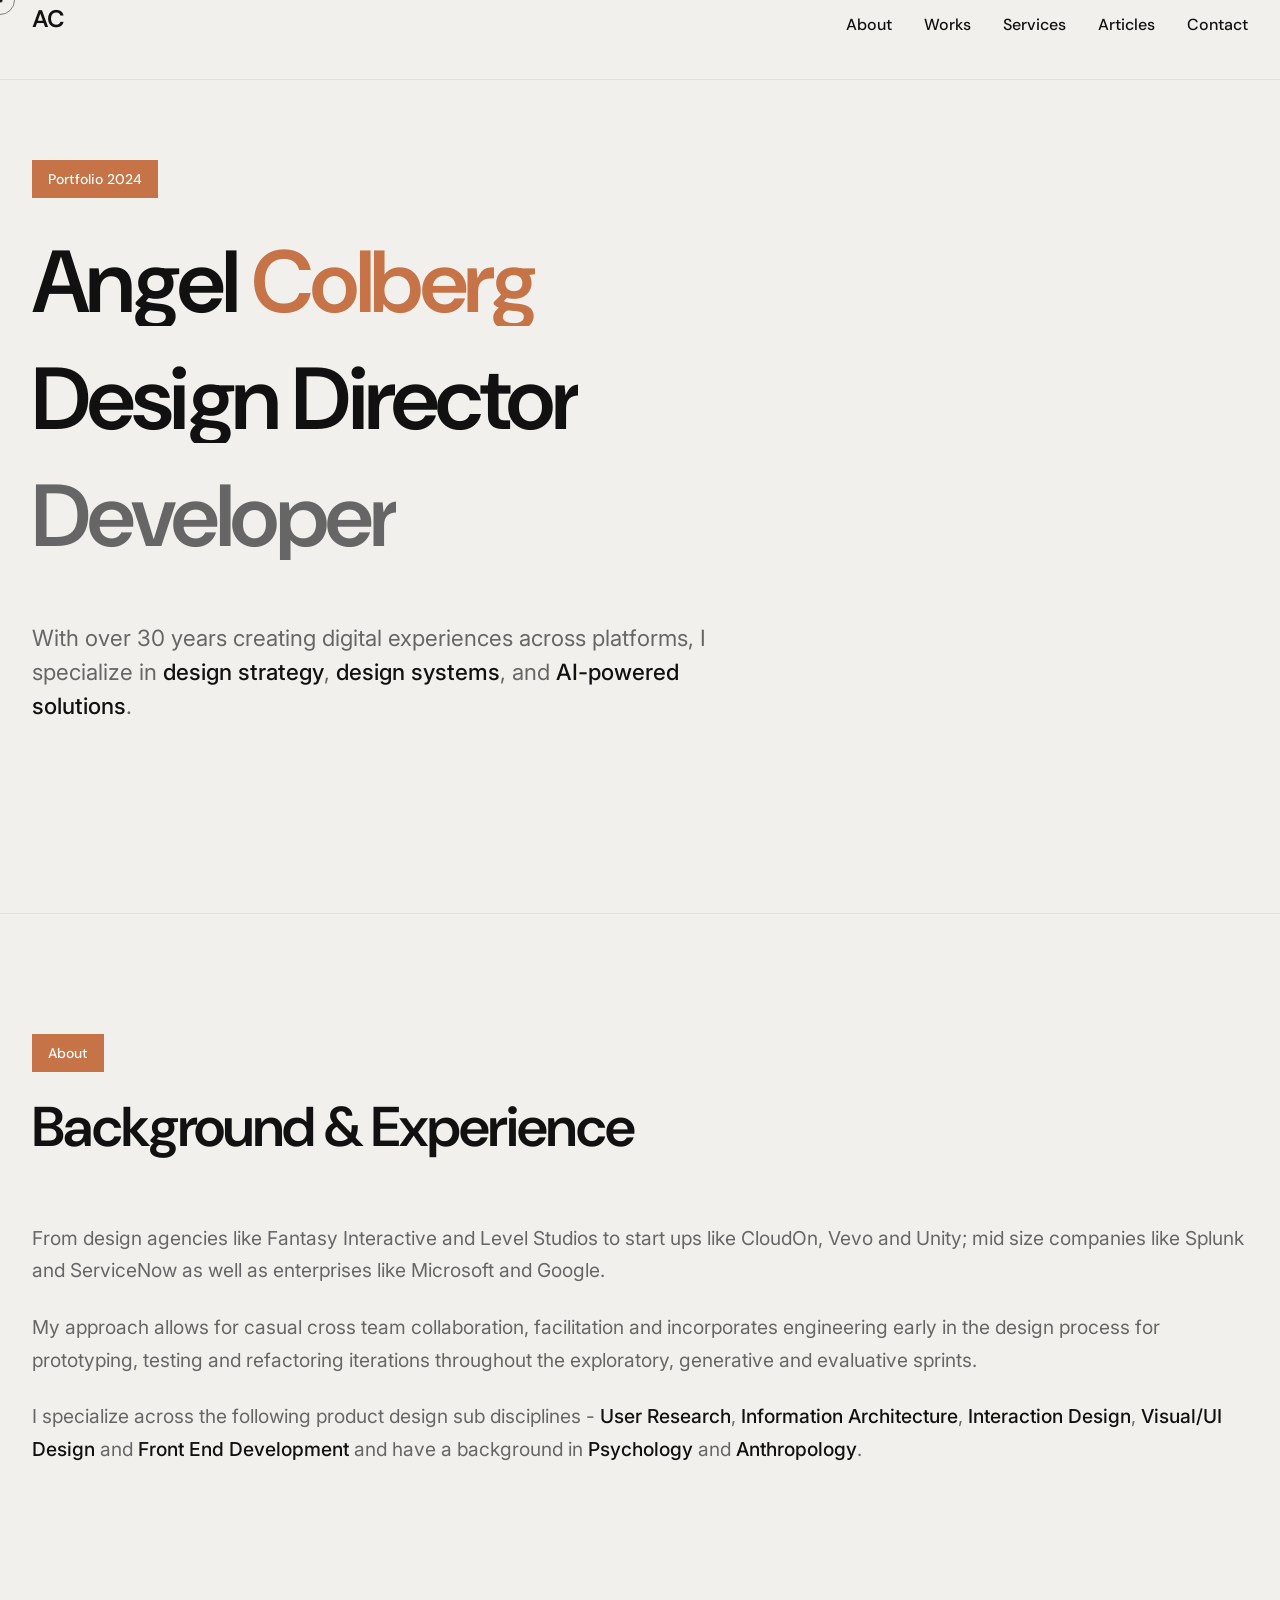
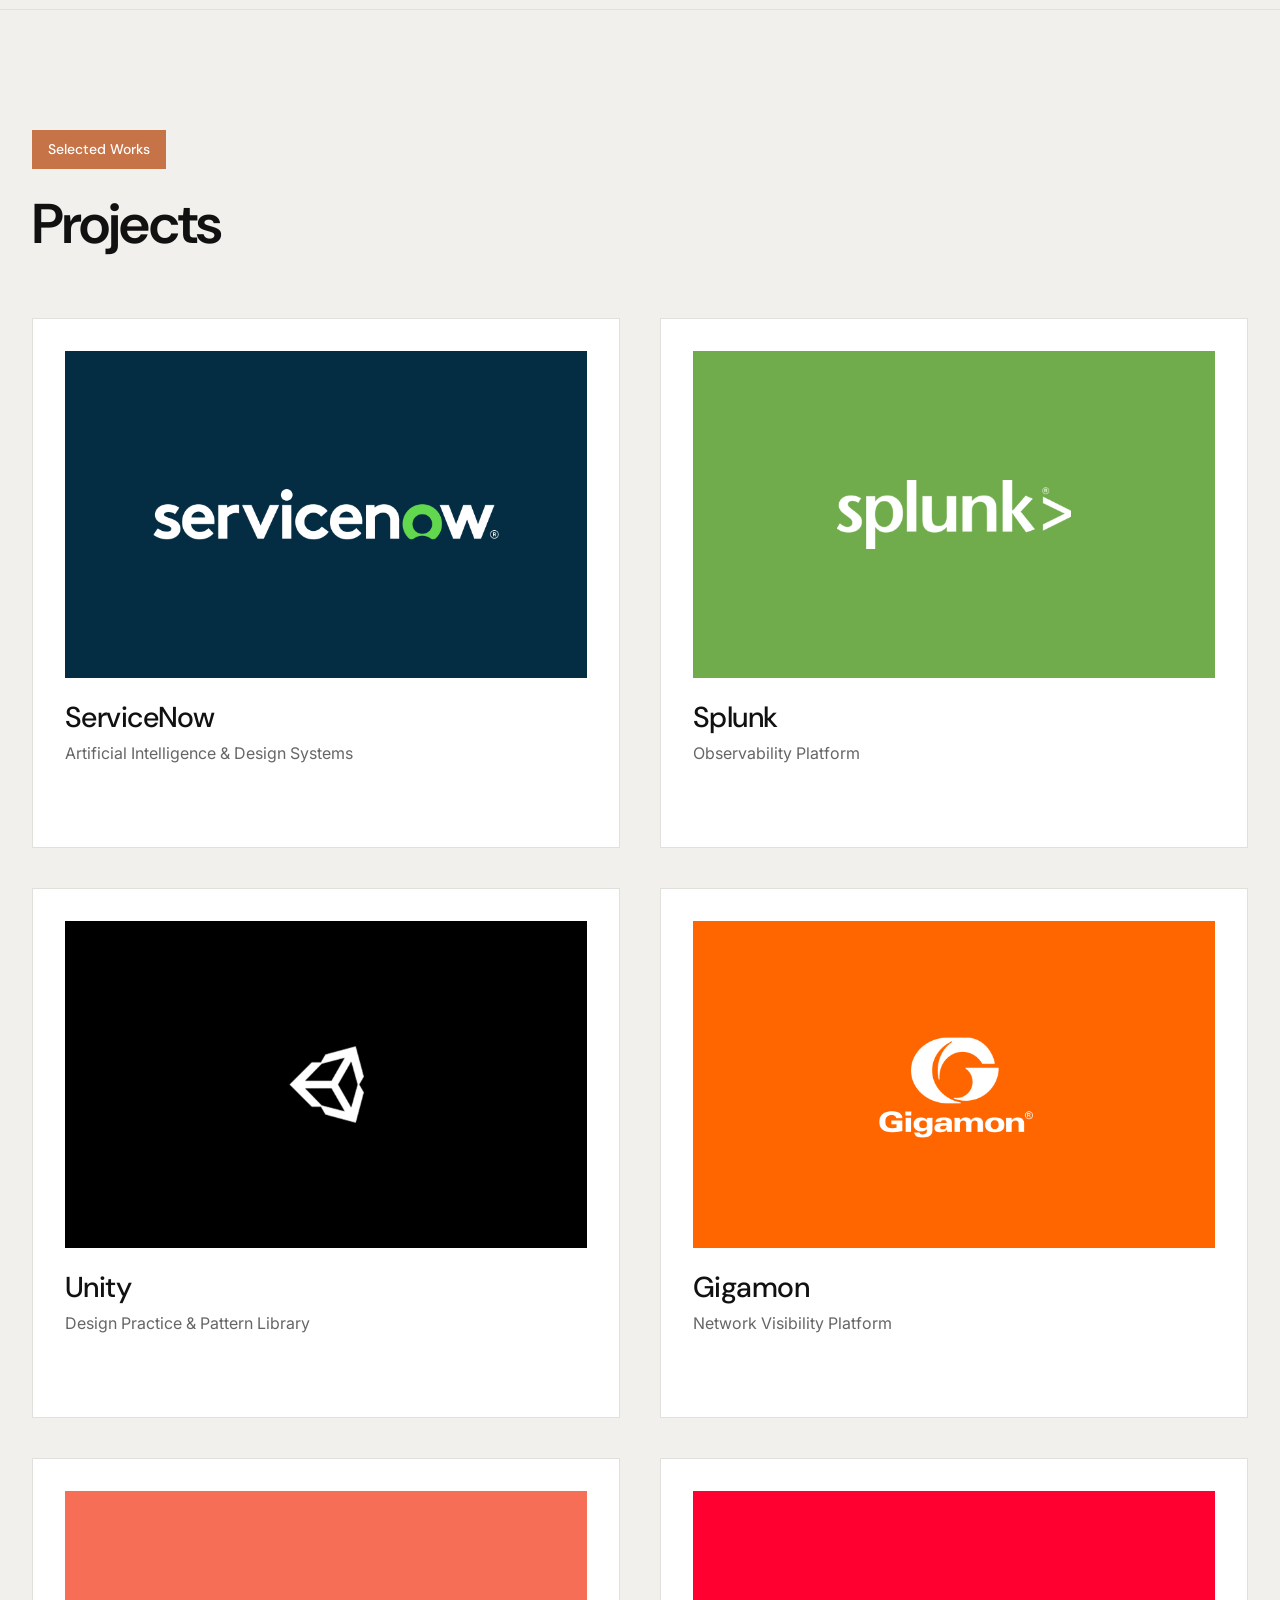
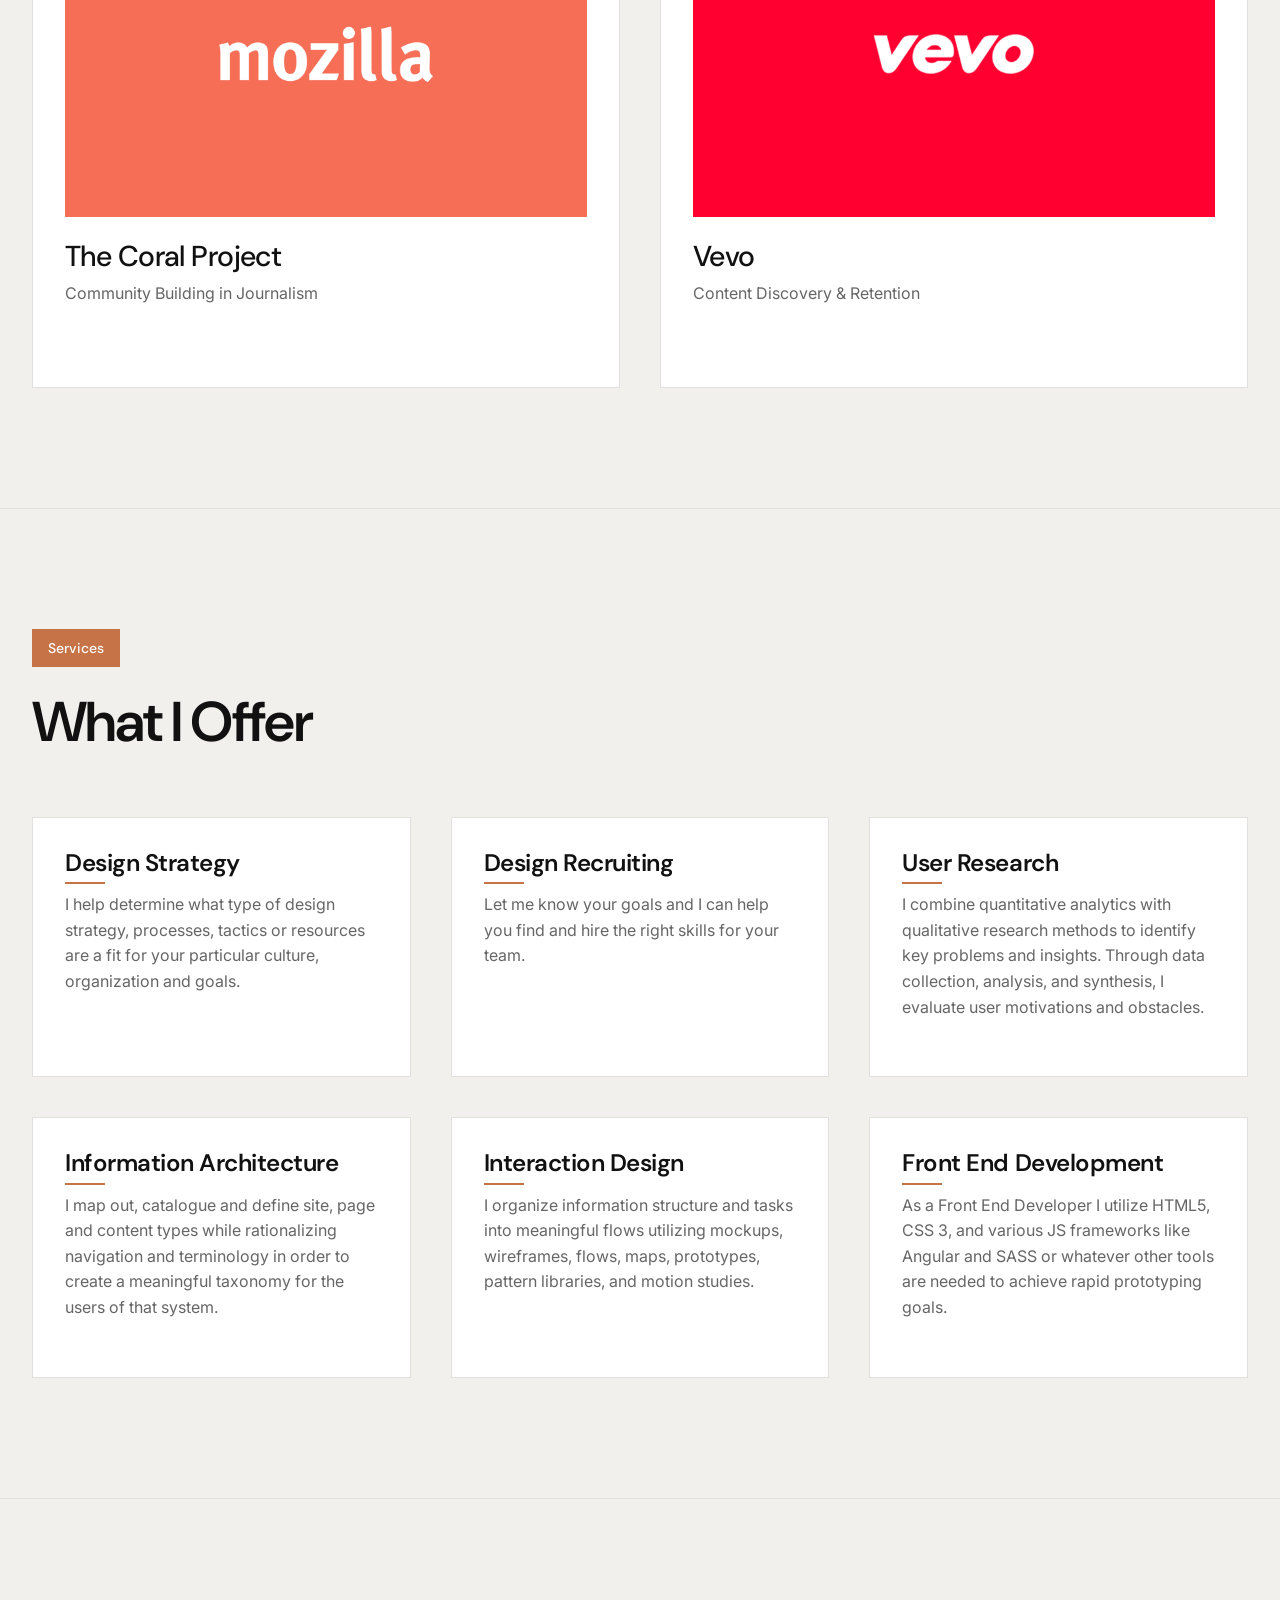
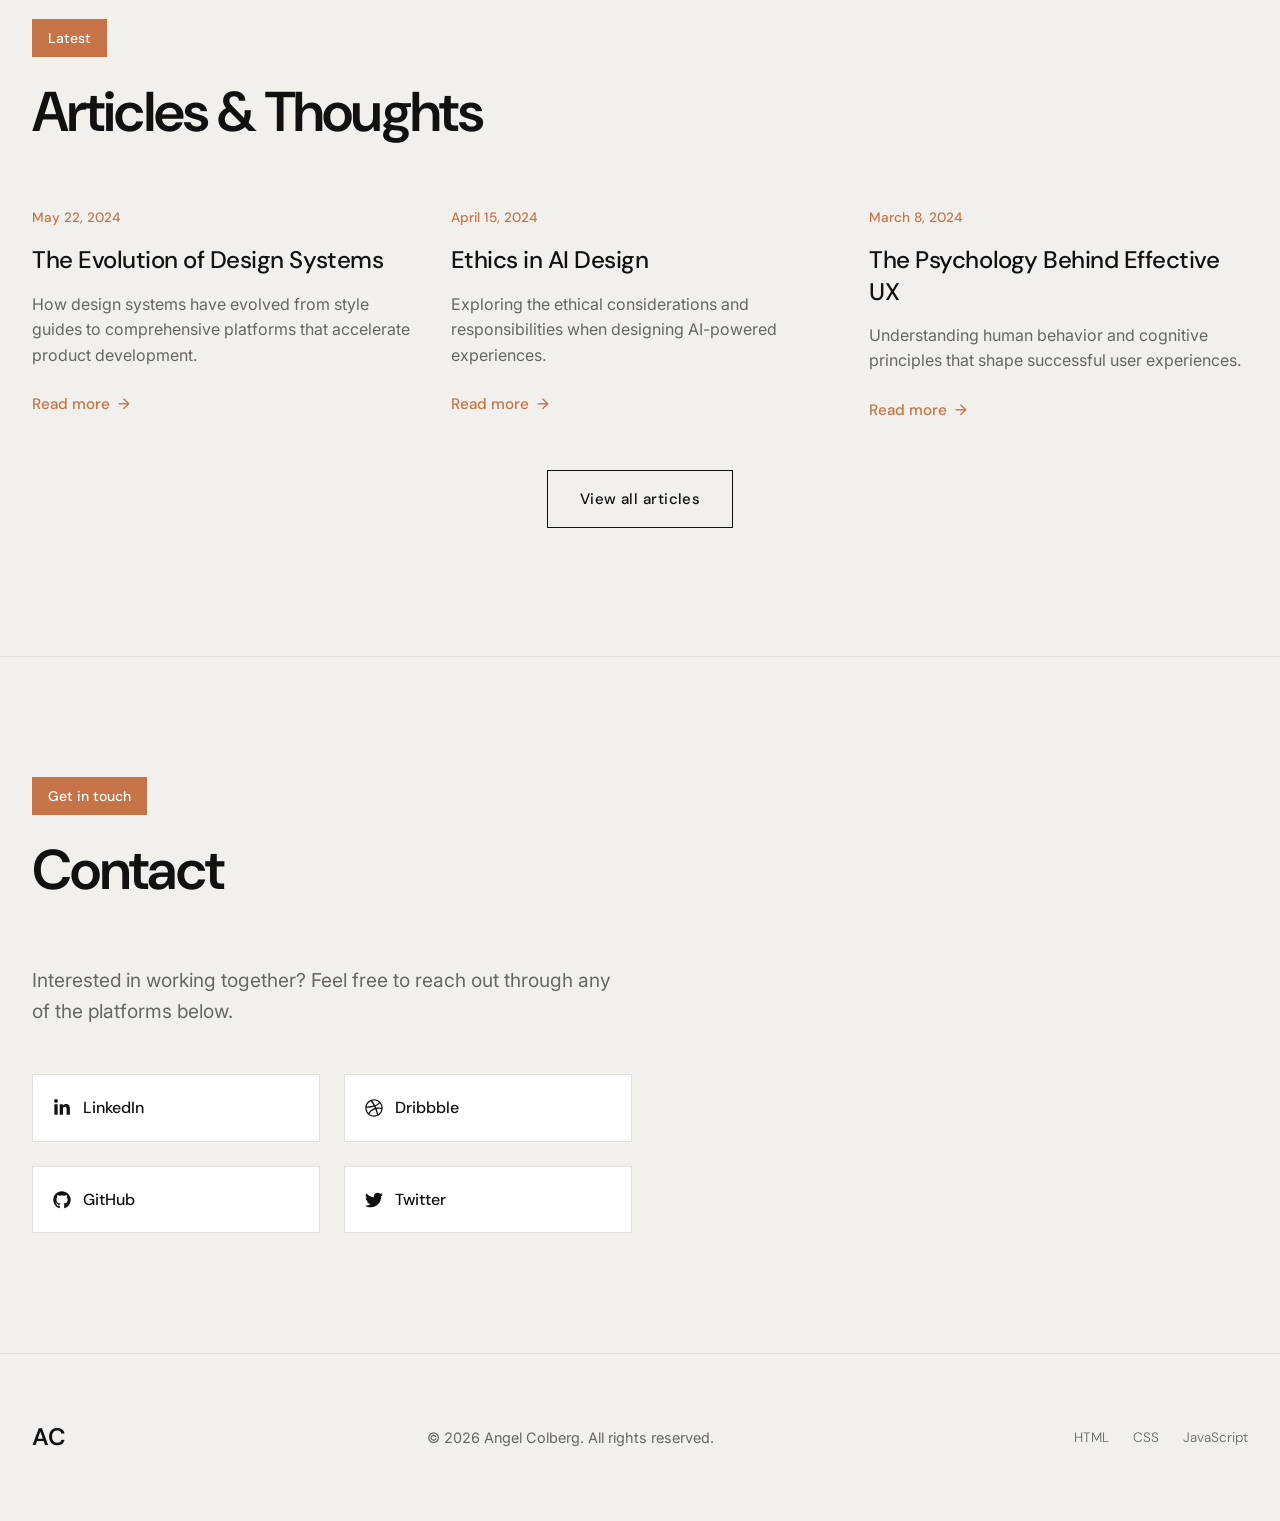
==== index.html @ 040db4ce "Initial commit" ====
<!DOCTYPE html>
<html lang="en">
<head>
  <meta charset="utf-8">
  <meta name="viewport" content="width=device-width, initial-scale=1.0">
  <title>Angel Colberg | Design Director & Developer</title>
  <meta name="description" content="Portfolio of Angel Colberg - UX Designer, Developer, and Director with 30+ years of experience">
  <link rel="shortcut icon" type="image/x-icon" href="images/favicon.ico">
  
  <!-- CSS -->
  <link rel="stylesheet" href="css/style.css">
  
  <!-- Fonts -->
  <link rel="preconnect" href="https://fonts.googleapis.com">
  <link rel="preconnect" href="https://fonts.gstatic.com" crossorigin>
  <link href="https://fonts.googleapis.com/css2?family=Inter:wght@300;400;500;700&family=DM+Sans:opsz,wght@9..40,400;9..40,500;9..40,600;9..40,700&display=swap" rel="stylesheet">
</head>

<body>
  <!-- Custom cursor -->
  <div class="cursor-outer"></div>
  <div class="cursor-inner"></div>

  <header class="site-header">
    <div class="container">
      <nav>
        <a href="#" class="logo">
          <span>AC</span>
        </a>
        <ul class="main-nav">
          <li><a href="#about" data-nav="about">About</a></li>
          <li><a href="#work" data-nav="work">Works</a></li>
          <li><a href="#skills" data-nav="skills">Services</a></li>
          <li><a href="articles.html" data-nav="articles">Articles</a></li>
          <li><a href="#contact" data-nav="contact">Contact</a></li>
        </ul>
        <button class="menu-toggle" aria-label="Toggle menu" aria-expanded="false">
          <span></span>
          <span></span>
        </button>
      </nav>
    </div>
  </header>

  <div class="scroll-container">
    <main>
      <!-- Hero Section -->
      <section class="hero" id="home">
        <div class="container">
          <div class="hero-content animate">
            <div class="badge animate">Portfolio 2024</div>
            <h1>
              <span class="line animate">Angel <span class="highlight">Colberg</span></span>
              <span class="line animate delay-1">Design Director</span>
              <span class="line animate delay-2 text-muted">Developer</span>
            </h1>
            <p class="hero-subtitle animate delay-3">
              With over 30 years creating digital experiences across platforms, 
              I specialize in <strong>design strategy</strong>, <strong>design systems</strong>, and <strong>AI-powered solutions</strong>.
            </p>
            <div class="scroll-indicator animate delay-4">
              <span class="line"></span>
              <span class="text">Scroll to discover</span>
            </div>
          </div>
        </div>
      </section>

      <!-- About Section -->
      <section class="about" id="about">
        <div class="container">
          <div class="section-header animate">
            <span class="eyebrow">About</span>
            <h2>Background & Experience</h2>
          </div>
          <div class="about-content">
            <div class="about-text">
              <p class="animate delay-1">
                From design agencies like Fantasy Interactive and Level Studios to start ups like CloudOn, Vevo and Unity; 
                mid size companies like Splunk and ServiceNow as well as enterprises like Microsoft and Google. 
              </p>
              <p class="animate delay-2">
                My approach allows for casual cross team collaboration, facilitation and incorporates engineering early in the design 
                process for prototyping, testing and refactoring iterations throughout the exploratory, generative and evaluative sprints.
              </p>
              <p class="animate delay-3">
                I specialize across the following product design sub disciplines - <strong>User Research</strong>, 
                <strong>Information Architecture</strong>, <strong>Interaction Design</strong>, 
                <strong>Visual/UI Design</strong> and <strong>Front End Development</strong> and have a background 
                in <strong>Psychology</strong> and <strong>Anthropology</strong>.
              </p>
            </div>
          </div>
        </div>
      </section>

      <!-- Work Section -->
      <section class="work" id="work">
        <div class="container">
          <div class="section-header animate">
            <span class="eyebrow">Selected Works</span>
            <h2>Projects</h2>
          </div>
          <div class="project-grid">
            <!-- Project 1 -->
            <article class="project-card animate" data-project="servicenow">
              <div class="project-card-inner">
                <div class="project-image">
                  <img src="images/logo/servicenow-full-2.png" alt="ServiceNow">
                </div>
                <div class="project-info">
                  <h3>ServiceNow</h3>
                  <p>Artificial Intelligence & Design Systems</p>
                  <span class="view-project">View Project <span class="arrow">→</span></span>
                </div>
              </div>
            </article>

            <!-- Project 2 -->
            <article class="project-card animate" data-project="splunk">
              <div class="project-card-inner">
                <div class="project-image">
                  <img src="images/logo/splunk-full-2.png" alt="Splunk">
                </div>
                <div class="project-info">
                  <h3>Splunk</h3>
                  <p>Observability Platform</p>
                  <span class="view-project">View Project <span class="arrow">→</span></span>
                </div>
              </div>
            </article>

            <!-- Project 3 -->
            <article class="project-card animate" data-project="unity">
              <div class="project-card-inner">
                <div class="project-image">
                  <img src="images/projects/unity/unity-full.png" alt="Unity">
                </div>
                <div class="project-info">
                  <h3>Unity</h3>
                  <p>Design Practice & Pattern Library</p>
                  <span class="view-project">View Project <span class="arrow">→</span></span>
                </div>
              </div>
            </article>

            <!-- Project 4 -->
            <article class="project-card animate" data-project="gigamon">
              <div class="project-card-inner">
                <div class="project-image">
                  <img src="images/logo/giga-hero.png" alt="Gigamon">
                </div>
                <div class="project-info">
                  <h3>Gigamon</h3>
                  <p>Network Visibility Platform</p>
                  <span class="view-project">View Project <span class="arrow">→</span></span>
                </div>
              </div>
            </article>

            <!-- Project 5 -->
            <article class="project-card animate" data-project="mozilla">
              <div class="project-card-inner">
                <div class="project-image">
                  <img src="images/projects/mozilla/coral-full.png" alt="The Coral Project">
                </div>
                <div class="project-info">
                  <h3>The Coral Project</h3>
                  <p>Community Building in Journalism</p>
                  <span class="view-project">View Project <span class="arrow">→</span></span>
                </div>
              </div>
            </article>

            <!-- Project 6 -->
            <article class="project-card animate" data-project="vevo">
              <div class="project-card-inner">
                <div class="project-image">
                  <img src="images/projects/vevo/vevo-full-2.png" alt="Vevo">
                </div>
                <div class="project-info">
                  <h3>Vevo</h3>
                  <p>Content Discovery & Retention</p>
                  <span class="view-project">View Project <span class="arrow">→</span></span>
                </div>
              </div>
            </article>
          </div>
        </div>
      </section>

      <!-- Project Modal -->
      <dialog class="project-modal" id="project-modal">
        <button class="close-modal" aria-label="Close modal">&times;</button>
        <div class="modal-content">
          <div class="modal-body" id="modal-content"></div>
        </div>
      </dialog>

      <!-- Skills Section -->
      <section class="skills" id="skills">
        <div class="container">
          <div class="section-header animate">
            <span class="eyebrow">Services</span>
            <h2>What I Offer</h2>
          </div>
          <div class="skills-grid">
            <div class="skill-card animate">
              <h3>Design Strategy</h3>
              <p>I help determine what type of design strategy, processes, tactics or resources are a fit for your particular culture, organization and goals.</p>
            </div>
            <div class="skill-card animate">
              <h3>Design Recruiting</h3>
              <p>Let me know your goals and I can help you find and hire the right skills for your team.</p>
            </div>
            <div class="skill-card animate">
              <h3>User Research</h3>
              <p>I combine quantitative analytics with qualitative research methods to identify key problems and insights. Through data collection, analysis, and synthesis, I evaluate user motivations and obstacles.</p>
            </div>
            <div class="skill-card animate">
              <h3>Information Architecture</h3>
              <p>I map out, catalogue and define site, page and content types while rationalizing navigation and terminology in order to create a meaningful taxonomy for the users of that system.</p>
            </div>
            <div class="skill-card animate">
              <h3>Interaction Design</h3>
              <p>I organize information structure and tasks into meaningful flows utilizing mockups, wireframes, flows, maps, prototypes, pattern libraries, and motion studies.</p>
            </div>
            <div class="skill-card animate">
              <h3>Front End Development</h3>
              <p>As a Front End Developer I utilize HTML5, CSS 3, and various JS frameworks like Angular and SASS or whatever other tools are needed to achieve rapid prototyping goals.</p>
            </div>
          </div>
        </div>
      </section>

      <!-- Articles Teaser Section -->
      <section class="articles-teaser" id="articles-teaser">
        <div class="container">
          <div class="section-header animate">
            <span class="eyebrow">Latest</span>
            <h2>Articles & Thoughts</h2>
          </div>
          <div class="articles-grid">
            <article class="article-card animate">
              <a href="articles/design-systems-evolution.html">
                <div class="article-date">May 22, 2024</div>
                <h3>The Evolution of Design Systems</h3>
                <p>How design systems have evolved from style guides to comprehensive platforms that accelerate product development.</p>
                <span class="read-more">Read more <span class="arrow">→</span></span>
              </a>
            </article>
            <article class="article-card animate">
              <a href="articles/ai-design-ethics.html">
                <div class="article-date">April 15, 2024</div>
                <h3>Ethics in AI Design</h3>
                <p>Exploring the ethical considerations and responsibilities when designing AI-powered experiences.</p>
                <span class="read-more">Read more <span class="arrow">→</span></span>
              </a>
            </article>
            <article class="article-card animate">
              <a href="articles/ux-psychology.html">
                <div class="article-date">March 8, 2024</div>
                <h3>The Psychology Behind Effective UX</h3>
                <p>Understanding human behavior and cognitive principles that shape successful user experiences.</p>
                <span class="read-more">Read more <span class="arrow">→</span></span>
              </a>
            </article>
          </div>
          <div class="view-all-articles animate">
            <a href="articles.html" class="btn">View all articles</a>
          </div>
        </div>
      </section>

      <!-- Contact Section -->
      <section class="contact" id="contact">
        <div class="container">
          <div class="section-header animate">
            <span class="eyebrow">Get in touch</span>
            <h2>Contact</h2>
          </div>
          <div class="contact-content animate">
            <p>Interested in working together? Feel free to reach out through any of the platforms below.</p>
            <div class="social-links">
              <a href="https://www.linkedin.com/in/angelcolberg/" target="_blank" rel="noopener" class="social-link">
                <svg class="icon" aria-hidden="true" focusable="false" viewBox="0 0 448 512">
                  <path fill="currentColor" d="M100.28 448H7.4V148.9h92.88zM53.79 108.1C24.09 108.1 0 83.5 0 53.8a53.79 53.79 0 0 1 107.58 0c0 29.7-24.1 54.3-53.79 54.3zM447.9 448h-92.68V302.4c0-34.7-.7-79.2-48.29-79.2-48.29 0-55.69 37.7-55.69 76.7V448h-92.78V148.9h89.08v40.8h1.3c12.4-23.5 42.69-48.3 87.88-48.3 94 0 111.28 61.9 111.28 142.3V448z"/>
                </svg>
                <span>LinkedIn</span>
              </a>
              <a href="https://dribbble.com/angelcolberg" target="_blank" rel="noopener" class="social-link">
                <svg class="icon" aria-hidden="true" focusable="false" viewBox="0 0 512 512">
                  <path fill="currentColor" d="M256 8C119.252 8 8 119.252 8 256s111.252 248 248 248 248-111.252 248-248S392.748 8 256 8zm163.97 114.366c29.503 36.046 47.369 81.957 47.835 131.955-6.984-1.477-77.018-15.682-147.502-6.818-5.752-14.041-11.181-26.393-18.617-41.614 78.321-31.977 113.818-77.482 118.284-83.523zM396.421 97.87c-3.81 5.427-35.697 48.286-111.021 76.519-34.712-63.776-73.185-116.168-79.04-124.008 67.176-16.193 137.966 1.27 190.061 47.489zm-230.48-33.25c5.585 7.659 43.438 60.116 78.537 122.509-99.087 26.313-186.36 25.934-195.834 25.809C62.38 147.205 106.678 92.573 165.941 64.62zM44.17 256.323c0-2.166.043-4.322.108-6.473 9.268.19 111.92 1.513 217.706-30.146 6.064 11.868 11.857 23.915 17.174 35.949-76.599 21.575-146.194 83.527-180.531 142.306C64.794 360.405 44.17 310.73 44.17 256.323zm81.807 167.113c22.127-45.233 82.178-103.622 167.579-132.756 29.74 77.283 42.039 142.053 45.189 160.638-68.112 29.013-150.015 21.053-212.768-27.882zm248.38 8.489c-2.171-12.886-13.446-74.897-41.152-151.033 66.38-10.626 124.7 6.768 131.947 9.055-9.442 58.941-43.273 109.844-90.795 141.978z"/>
                </svg>
                <span>Dribbble</span>
              </a>
              <a href="https://angelcolberg.github.io" target="_blank" rel="noopener" class="social-link">
                <svg class="icon" aria-hidden="true" focusable="false" viewBox="0 0 496 512">
                  <path fill="currentColor" d="M165.9 397.4c0 2-2.3 3.6-5.2 3.6-3.3.3-5.6-1.3-5.6-3.6 0-2 2.3-3.6 5.2-3.6 3-.3 5.6 1.3 5.6 3.6zm-31.1-4.5c-.7 2 1.3 4.3 4.3 4.9 2.6 1 5.6 0 6.2-2s-1.3-4.3-4.3-5.2c-2.6-.7-5.5.3-6.2 2.3zm44.2-1.7c-2.9.7-4.9 2.6-4.6 4.9.3 2 2.9 3.3 5.9 2.6 2.9-.7 4.9-2.6 4.6-4.6-.3-1.9-3-3.2-5.9-2.9zM244.8 8C106.1 8 0 113.3 0 252c0 110.9 69.8 205.8 169.5 239.2 12.8 2.3 17.3-5.6 17.3-12.1 0-6.2-.3-40.4-.3-61.4 0 0-70 15-84.7-29.8 0 0-11.4-29.1-27.8-36.6 0 0-22.9-15.7 1.6-15.4 0 0 24.9 2 38.6 25.8 21.9 38.6 58.6 27.5 72.9 20.9 2.3-16 8.8-27.1 16-33.7-55.9-6.2-112.3-14.3-112.3-110.5 0-27.5 7.6-41.3 23.6-58.9-2.6-6.5-11.1-33.3 2.6-67.9 20.9-6.5 69 27 69 27 20-5.6 41.5-8.5 62.8-8.5s42.8 2.9 62.8 8.5c0 0 48.1-33.6 69-27 13.7 34.7 5.2 61.4 2.6 67.9 16 17.7 25.8 31.5 25.8 58.9 0 96.5-58.9 104.2-114.8 110.5 9.2 7.9 17 22.9 17 46.4 0 33.7-.3 75.4-.3 83.6 0 6.5 4.6 14.4 17.3 12.1C428.2 457.8 496 362.9 496 252 496 113.3 383.5 8 244.8 8zM97.2 352.9c-1.3 1-1 3.3.7 5.2 1.6 1.6 3.9 2.3 5.2 1 1.3-1 1-3.3-.7-5.2-1.6-1.6-3.9-2.3-5.2-1zm-10.8-8.1c-.7 1.3.3 2.9 2.3 3.9 1.6 1 3.6.7 4.3-.7.7-1.3-.3-2.9-2.3-3.9-2-.6-3.6-.3-4.3.7zm32.4 35.6c-1.6 1.3-1 4.3 1.3 6.2 2.3 2.3 5.2 2.6 6.5 1 1.3-1.3.7-4.3-1.3-6.2-2.2-2.3-5.2-2.6-6.5-1zm-11.4-14.7c-1.6 1-1.6 3.6 0 5.9 1.6 2.3 4.3 3.3 5.6 2.3 1.6-1.3 1.6-3.9 0-6.2-1.4-2.3-4-3.3-5.6-2z"/>
                </svg>
                <span>GitHub</span>
              </a>
              <a href="https://twitter.com/angelcolberg" target="_blank" rel="noopener" class="social-link">
                <svg class="icon" aria-hidden="true" focusable="false" viewBox="0 0 512 512">
                  <path fill="currentColor" d="M459.37 151.716c.325 4.548.325 9.097.325 13.645 0 138.72-105.583 298.558-298.558 298.558-59.452 0-114.68-17.219-161.137-47.106 8.447.974 16.568 1.299 25.34 1.299 49.055 0 94.213-16.568 130.274-44.832-46.132-.975-84.792-31.188-98.112-72.772 6.498.974 12.995 1.624 19.818 1.624 9.421 0 18.843-1.3 27.614-3.573-48.081-9.747-84.143-51.98-84.143-102.985v-1.299c13.969 7.797 30.214 12.67 47.431 13.319-28.264-18.843-46.781-51.005-46.781-87.391 0-19.492 5.197-37.36 14.294-52.954 51.655 63.675 129.3 105.258 216.365 109.807-1.624-7.797-2.599-15.918-2.599-24.04 0-57.828 46.782-104.934 104.934-104.934 30.213 0 57.502 12.67 76.67 33.137 23.715-4.548 46.456-13.32 66.599-25.34-7.798 24.366-24.366 44.833-46.132 57.827 21.117-2.273 41.584-8.122 60.426-16.243-14.292 20.791-32.161 39.308-52.628 54.253z"/>
                </svg>
                <span>Twitter</span>
              </a>
            </div>
          </div>
        </div>
      </section>
    </main>

    <footer>
      <div class="container">
        <div class="footer-content">
          <div class="footer-logo">AC</div>
          <p class="footer-text">&copy; <span id="current-year"></span> Angel Colberg. All rights reserved.</p>
          <div class="tech-stack">
            <span>HTML</span>
            <span>CSS</span>
            <span>JavaScript</span>
          </div>
        </div>
      </div>
    </footer>
  </div>

  <!-- Templates for project content -->
  <template id="project-servicenow">
    <div class="project-details">
      <div class="project-header">
        <h2>ServiceNow</h2>
        <span class="subtitle">Artificial Intelligence & Design Systems</span>
      </div>
      <div class="project-gallery">
        <div class="project-image-full"><img src="images/logo/servicenow-full-2.png" alt="ServiceNow"></div>
        <div class="project-image-full"><img src="images/projects/servicenow/sb/skillbuilder-landing.png" alt="ServiceNow SkillBuilder"></div>
        <div class="project-image-full"><img src="images/projects/servicenow/sb/prompt-design-full.png" alt="ServiceNow Prompt Design"></div>
        <div class="project-image-full"><img src="images/projects/servicenow/sb/prompt run time.png" alt="ServiceNow Prompt Runtime"></div>
      </div>
      <div class="project-content">
        <div class="project-description">
          <p>Led AI research and design teams to build new AI-powered solutions. Created design patterns, research methodologies, and generative AI experiences. Working with the AI product team, I created a framework for designing conversational experiences and helped define the future direction for AI-powered experiences across ServiceNow.</p>
        </div>
        <ul class="project-meta">
          <li>
            <strong>Role</strong>
            <span>UX Design Director | AI/ML Research</span>
          </li>
          <li>
            <strong>Methods</strong>
            <span>User Research | Wireframes | Prototypes | Design Systems</span>
          </li>
          <li>
            <strong>Tools</strong>
            <span>Figma | Miro | Optimal Workshop | Sketch</span>
          </li>
        </ul>
      </div>
    </div>
  </template>

  <template id="project-splunk">
    <div class="project-details">
      <div class="project-header">
        <h2>Splunk</h2>
        <span class="subtitle">Observability Platform</span>
      </div>
      <div class="project-gallery">
        <div class="project-image-full"><img src="images/projects/splunk/rum-0.png" alt="Splunk"></div>
        <div class="project-image-full"><img src="images/projects/splunk/rum-1.png" alt="Splunk"></div>
      </div>
      <div class="project-content">
        <div class="project-description">
          <p>Directed Observability product design across Splunk. Managed frontend teams, led research efforts, and created experiences for monitoring, APM, and RUM. I helped unify the design system and created a more cohesive experience across different Splunk products, significantly improving user satisfaction and reducing learning curves.</p>
        </div>
        <ul class="project-meta">
          <li>
            <strong>Role</strong>
            <span>Principal Designer | Design Director</span>
          </li>
          <li>
            <strong>Methods</strong>
            <span>User Research | Wireframes | Prototypes | Visual Design</span>
          </li>
          <li>
            <strong>Tools</strong>
            <span>Sketch | Figma | React | HTML/CSS</span>
          </li>
        </ul>
      </div>
    </div>
  </template>
  
  <template id="project-unity">
    <div class="project-details">
      <div class="project-header">
        <h2>Unity</h2>
        <span class="subtitle">Design Practice & Pattern Library</span>
      </div>
      <div class="project-gallery">
        <div class="project-image-full"><img src="images/projects/unity/unity-full.png" alt="Unity"></div>
        <div class="project-image-full"><img src="images/projects/unity/1.png" alt="Unity"></div>
      </div>
      <div class="project-content">
        <div class="project-description">
          <p>Built a design foundation and tactical processes for research and design while also building out teams. Created a pattern library for Ads and Analytics teams. I established design processes that brought engineers into the process earlier, leading to better alignment and more feasible solutions from the start.</p>
        </div>
        <ul class="project-meta">
          <li>
            <strong>Role</strong>
            <span>Director | UX Research and Design | Front-End Development</span>
          </li>
          <li>
            <strong>Methods</strong>
            <span>User Research | Wireframes | Flows | Mockups | Prototypes</span>
          </li>
          <li>
            <strong>Tools</strong>
            <span>Sketch | Optimal Workshop | Angular | HTML5 | JS | CSS3</span>
          </li>
        </ul>
      </div>
    </div>
  </template>
  
  <template id="project-gigamon">
    <div class="project-details">
      <div class="project-header">
        <h2>Gigamon</h2>
        <span class="subtitle">Network Visibility Platform</span>
      </div>
      <div class="project-gallery">
        <div class="project-image-full"><img src="images/projects/gigamon/giga-topology-v0-hero-3.png" alt="Gigamon"></div>
        <div class="project-image-full"><img src="images/projects/gigamon/3-giga-screens.png" alt="Gigamon Screens"></div>
        <div class="project-image-full"><img src="images/projects/gigamon/2-Screens-gigamon-1.png" alt="Gigamon Dashboard"></div>
        <div class="project-image-full"><img src="images/projects/gigamon/2-Screens-gigamon-3.png" alt="Gigamon Network View"></div>
      </div>
      <div class="project-content">
        <div class="project-description">
          <p>Designed network visibility and monitoring tools. Developed interactive dashboards for network analysis and security. I created a new visualization system for complex network topologies that helped administrators quickly identify problems and threats, reducing mean time to resolution by 40%.</p>
        </div>
        <ul class="project-meta">
          <li>
            <strong>Role</strong>
            <span>Design Lead | UX Designer</span>
          </li>
          <li>
            <strong>Methods</strong>
            <span>User Research | Wireframes | Prototypes | Visual Design</span>
          </li>
          <li>
            <strong>Tools</strong>
            <span>Sketch | Figma | HTML/CSS | JavaScript</span>
          </li>
        </ul>
      </div>
    </div>
  </template>
  
  <template id="project-mozilla">
    <div class="project-details">
      <div class="project-header">
        <h2>The Coral Project</h2>
        <span class="subtitle">Community Building in Journalism</span>
      </div>
      <div class="project-gallery">
        <div class="project-image-full"><img src="images/projects/mozilla/coral-full.png" alt="The Coral Project"></div>
        <div class="project-image-full"><img src="images/projects/mozilla/1.png" alt="The Coral Project"></div>
      </div>
      <div class="project-content">
        <div class="project-description">
          <p>Building better communities in journalism through open-source tools that help publishers build and maintain relationships with their audiences. I designed moderation tools that reduced the workload for community managers while maintaining high quality standards for discourse.</p>
        </div>
        <ul class="project-meta">
          <li>
            <strong>Role</strong>
            <span>Lead Designer</span>
          </li>
          <li>
            <strong>Methods</strong>
            <span>User Research | Information Architecture | Visual Design</span>
          </li>
          <li>
            <strong>Tools</strong>
            <span>Sketch | React | HTML/CSS</span>
          </li>
        </ul>
      </div>
    </div>
  </template>
  
  <template id="project-vevo">
    <div class="project-details">
      <div class="project-header">
        <h2>Vevo</h2>
        <span class="subtitle">Content Discovery & Retention</span>
      </div>
      <div class="project-gallery">
        <div class="project-image-full"><img src="images/projects/vevo/vevo-full-2.png" alt="Vevo"></div>
        <div class="project-image-full"><img src="images/projects/vevo/6.png" alt="Vevo Interface"></div>
        <div class="project-image-full"><img src="images/projects/vevo/5.png" alt="Vevo Mobile"></div>
        <div class="project-image-full"><img src="images/projects/vevo/10.png" alt="Vevo Navigation"></div>
        <div class="project-image-full"><img src="images/projects/vevo/2.jpg" alt="Vevo Design"></div>
      </div>
      <div class="project-content">
        <div class="project-description">
          <p>IA refactor around retention and recommendations to improve user engagement and content discovery. By restructuring the content hierarchy and improving the recommendation algorithm, we increased average session duration by 22% and improved content discovery metrics significantly.</p>
        </div>
        <ul class="project-meta">
          <li>
            <strong>Role</strong>
            <span>Information Architect | UX Designer</span>
          </li>
          <li>
            <strong>Methods</strong>
            <span>Information Architecture | User Research | A/B Testing</span>
          </li>
          <li>
            <strong>Tools</strong>
            <span>Sketch | HTML/CSS | JavaScript</span>
          </li>
        </ul>
      </div>
    </div>
  </template>

  <!-- Script -->
  <script type="module" src="js/main.js"></script>
</body>
</html>
---- css/style.css ----
/* 
 * Portfolio - Angel Colberg
*/

:root {
  --bg-color: #f2f0ed;
  --text-color: #111111;
  --text-muted: #666666;
  --link-color: #111111;
  --accent-color: #c57347; /* Orange/brown accent */
  --highlight-color: #c57347;
  --border-color: #e2e0dd;
  --card-bg: #ffffff;
  --card-hover: #ffffff;
  --header-height: 80px;
  --section-spacing: 120px;
  --font-title: 'DM Sans', -apple-system, BlinkMacSystemFont, 'Segoe UI', sans-serif;
  --font-sans: 'Inter', -apple-system, BlinkMacSystemFont, 'Segoe UI', sans-serif;
  --transition: all 0.5s cubic-bezier(0.16, 1, 0.3, 1);
  --transition-fast: all 0.3s cubic-bezier(0.16, 1, 0.3, 1);
  --cursor-size: 20px;
}

/* Base Styles */
* {
  margin: 0;
  padding: 0;
  box-sizing: border-box;
  cursor: none;
}

html {
  scroll-behavior: smooth;
}

body {
  font-family: var(--font-sans);
  font-size: 16px;
  line-height: 1.6;
  color: var(--text-color);
  background-color: var(--bg-color);
  overflow-x: hidden;
  font-weight: 300;
}

a {
  color: var(--link-color);
  text-decoration: none;
  transition: var(--transition);
}

a:hover {
  color: var(--accent-color);
}

img {
  max-width: 100%;
  height: auto;
  vertical-align: middle;
}

ul {
  list-style: none;
}

/* Custom Cursor */
.cursor-outer, 
.cursor-inner {
  position: fixed;
  border-radius: 50%;
  pointer-events: none;
  z-index: 9999;
  mix-blend-mode: exclusion;
  transform: translate(-50%, -50%);
}

.cursor-outer {
  width: 30px;
  height: 30px;
  border: 1px solid rgba(255, 255, 255, 0.5);
  transition: width 0.1s ease, height 0.1s ease, transform 0.1s ease;
}

.cursor-inner {
  width: 5px;
  height: 5px;
  background-color: white;
  transition: width 0.1s ease, height 0.1s ease;
}

/* Cursor hover states */
.cursor-hover .cursor-outer {
  width: 40px;
  height: 40px;
  background-color: rgba(255, 255, 255, 0.1);
}

.cursor-hover .cursor-inner {
  width: 8px;
  height: 8px;
}

/* Typography */
h1, h2, h3, h4, h5, h6 {
  font-family: var(--font-title);
  font-weight: 600;
  line-height: 1.1;
  letter-spacing: -0.03em;
  color: var(--text-color);
}

h1 {
  font-size: clamp(3.5rem, 8vw, 5.5rem);
  font-weight: 600;
  letter-spacing: -0.04em;
  line-height: 1;
  margin-bottom: 1.5rem;
}

h2 {
  font-size: clamp(2.5rem, 5vw, 3.5rem);
  margin-bottom: 1.5rem;
  font-weight: 600;
  position: relative;
}

h3 {
  font-size: 1.8rem;
  font-weight: 500;
  margin-bottom: 1rem;
  letter-spacing: -0.02em;
}

p {
  margin-bottom: 1.5rem;
  color: var(--text-muted);
  font-weight: 400;
  font-size: 1.1rem;
  line-height: 1.6;
}

.highlight {
  color: var(--highlight-color);
}

.text-muted {
  color: var(--text-muted);
}

.container {
  width: 100%;
  max-width: 1280px;
  margin: 0 auto;
  padding: 0 2rem;
}

.btn {
  display: inline-block;
  background-color: transparent;
  color: var(--text-color);
  padding: 16px 32px;
  border: 1px solid var(--text-color);
  border-radius: 0;
  font-family: var(--font-title);
  font-weight: 500;
  font-size: 15px;
  transition: var(--transition-fast);
  letter-spacing: 0.03em;
  position: relative;
  overflow: hidden;
  z-index: 1;
}

.btn:before {
  content: '';
  position: absolute;
  top: 0;
  left: 0;
  width: 0%;
  height: 100%;
  background-color: var(--accent-color);
  z-index: -1;
  transition: width 0.4s cubic-bezier(0.16, 1, 0.3, 1);
}

.btn:hover {
  border-color: var(--accent-color);
  color: #fff;
}

.btn:hover:before {
  width: 100%;
}

/* Header */
.site-header {
  position: fixed;
  top: 0;
  left: 0;
  width: 100%;
  height: var(--header-height);
  background-color: var(--bg-color);
  z-index: 1000;
  transition: var(--transition-fast);
  border-bottom: 1px solid var(--border-color);
}

.site-header.scrolled {
  height: 70px;
}

.site-header nav {
  display: flex;
  justify-content: space-between;
  align-items: center;
  height: 100%;
}

.logo {
  font-family: var(--font-title);
  font-size: 1.5rem;
  font-weight: 600;
  color: var(--text-color);
  text-decoration: none;
  letter-spacing: -0.03em;
  position: relative;
  transition: var(--transition-fast);
}

.logo span {
  display: inline-block;
  position: relative;
  overflow: hidden;
}

.logo:after {
  content: '';
  position: absolute;
  bottom: -2px;
  left: 0;
  width: 0;
  height: 1px;
  background-color: var(--accent-color);
  transition: width 0.4s cubic-bezier(0.16, 1, 0.3, 1);
}

.logo:hover:after {
  width: 100%;
}

.main-nav {
  display: flex;
  gap: 2rem;
}

.main-nav a {
  font-family: var(--font-title);
  font-size: 16px;
  font-weight: 500;
  position: relative;
  padding: 5px 0;
  color: var(--text-color);
  transition: var(--transition-fast);
}

.main-nav a:hover {
  color: var(--accent-color);
}

.main-nav a.active {
  color: var(--accent-color);
}

.main-nav a:after {
  content: '';
  position: absolute;
  bottom: -2px;
  left: 0;
  width: 0;
  height: 1px;
  background-color: var(--accent-color);
  transition: width 0.4s cubic-bezier(0.16, 1, 0.3, 1);
}

.main-nav a:hover:after,
.main-nav a.active:after {
  width: 100%;
}

.menu-toggle {
  display: none;
  background: none;
  border: none;
  width: 30px;
  height: 20px;
  position: relative;
  z-index: 100;
}

.menu-toggle span {
  display: block;
  width: 100%;
  height: 2px;
  background-color: var(--text-color);
  position: absolute;
  left: 0;
  transition: var(--transition);
}

.menu-toggle span:nth-child(1) {
  top: 0;
}

.menu-toggle span:nth-child(2) {
  bottom: 0;
}

.menu-toggle.active span:nth-child(1) {
  transform: rotate(45deg);
  top: 9px;
}

.menu-toggle.active span:nth-child(2) {
  transform: rotate(-45deg);
  bottom: 9px;
}

/* Horizontal Scroll Container */
.scroll-container {
  width: 100%;
  overflow-x: hidden;
}

/* Hero Section */
.hero {
  position: relative;
  padding-top: calc(var(--header-height) + 80px);
  padding-bottom: var(--section-spacing);
  min-height: 100vh;
  display: flex;
  flex-direction: column;
  justify-content: center;
}

.hero-content {
  max-width: 850px;
}

.badge {
  display: inline-block;
  background-color: var(--accent-color);
  color: #fff;
  font-family: var(--font-title);
  font-weight: 500;
  font-size: 14px;
  padding: 8px 16px;
  margin-bottom: 40px;
}

.hero h1 .line {
  display: block;
  margin-bottom: 15px;
  overflow: hidden;
  position: relative;
}

.hero-subtitle {
  color: var(--text-muted);
  font-size: 1.4rem;
  margin: 2rem 0;
  font-weight: 400;
  max-width: 750px;
  line-height: 1.5;
}

.hero-subtitle strong {
  color: var(--text-color);
  font-weight: 500;
}

.scroll-indicator {
  margin-top: 3rem;
  display: flex;
  align-items: center;
  gap: 1rem;
}

.scroll-indicator .line {
  width: 60px;
  height: 1px;
  background-color: var(--text-color);
}

.scroll-indicator .text {
  font-size: 14px;
  color: var(--text-muted);
  font-family: var(--font-title);
}

/* About Section */
.about {
  padding: var(--section-spacing) 0;
  border-top: 1px solid var(--border-color);
}

.section-header {
  margin-bottom: 4rem;
  position: relative;
}

.eyebrow {
  display: inline-block;
  background-color: var(--accent-color);
  color: #fff;
  font-family: var(--font-title);
  font-size: 14px;
  font-weight: 500;
  padding: 8px 16px;
  margin-bottom: 1.5rem;
}

.section-intro {
  max-width: 700px;
  font-size: 1.2rem;
  margin-top: 1.5rem;
}

.about-content {
  display: flex;
  flex-direction: column;
  gap: 2rem;
}

.about-text p {
  font-size: 1.2rem;
  line-height: 1.7;
  margin-bottom: 1.5rem;
}

.about-text p strong {
  color: var(--text-color);
  font-weight: 500;
}

/* Work Section */
.work {
  padding: var(--section-spacing) 0;
  border-top: 1px solid var(--border-color);
}

.project-grid {
  display: grid;
  grid-template-columns: repeat(2, 1fr);
  gap: 2.5rem;
  margin-top: 3rem;
}

.project-card {
  position: relative;
  cursor: pointer;
  transition: var(--transition);
}

.project-card-inner {
  background-color: var(--card-bg);
  border: 1px solid var(--border-color);
  padding: 2rem;
  height: 100%;
  overflow: hidden;
  transition: var(--transition);
  display: flex;
  flex-direction: column;
}

.project-card:hover .project-card-inner {
  transform: translateY(-10px);
  box-shadow: 0 15px 40px rgba(0, 0, 0, 0.05);
}

.project-image {
  position: relative;
  aspect-ratio: 16 / 10;
  overflow: hidden;
  background-color: #f7f7f7;
  margin-bottom: 1.5rem;
}

.project-image img {
  width: 100%;
  height: 100%;
  object-fit: cover;
  transition: transform 1.5s cubic-bezier(0.16, 1, 0.3, 1);
}

.project-card:hover .project-image img {
  transform: scale(1.05);
}

.project-info {
  display: flex;
  flex-direction: column;
  flex-grow: 1;
}

.project-info h3 {
  margin-bottom: 0.5rem;
  transition: var(--transition);
}

.project-info p {
  color: var(--text-muted);
  margin-bottom: 1.5rem;
  font-size: 1rem;
}

.view-project {
  margin-top: auto;
  color: var(--accent-color);
  font-weight: 500;
  font-family: var(--font-title);
  font-size: 0.95rem;
  display: flex;
  align-items: center;
  gap: 0.5rem;
  opacity: 0;
  transform: translateY(10px);
  transition: var(--transition);
}

.project-card:hover .view-project {
  opacity: 1;
  transform: translateY(0);
}

.arrow {
  display: inline-block;
  transition: transform 0.3s ease;
}

.project-card:hover .arrow {
  transform: translateX(5px);
}

/* Project Modal */
.project-modal {
  position: fixed;
  width: 100%;
  height: 100%;
  max-width: 100vw;
  max-height: 100vh;
  background-color: var(--bg-color);
  z-index: 2000;
  overflow-y: auto;
  opacity: 0;
  transition: opacity 0.5s cubic-bezier(0.16, 1, 0.3, 1), transform 0.5s cubic-bezier(0.16, 1, 0.3, 1);
  transform: translateY(20px);
  padding: 0;
  border: none;
  margin: 0;
}

.project-modal::backdrop {
  background-color: rgba(0, 0, 0, 0.2);
  backdrop-filter: blur(5px);
}

.project-modal.active {
  opacity: 1;
  transform: translateY(0);
}

.modal-content {
  padding: 120px 0 80px;
  opacity: 0;
  transform: translateY(40px);
  transition: all 0.8s cubic-bezier(0.16, 1, 0.3, 1);
}

.modal-content.active {
  opacity: 1;
  transform: translateY(0);
}

.close-modal {
  position: fixed;
  top: 30px;
  right: 30px;
  background-color: var(--bg-color);
  border: 1px solid var(--border-color);
  color: var(--text-color);
  width: 50px;
  height: 50px;
  font-size: 24px;
  display: flex;
  align-items: center;
  justify-content: center;
  transition: var(--transition-fast);
  z-index: 2001;
}

.close-modal:hover {
  background-color: var(--accent-color);
  color: #fff;
  border-color: var(--accent-color);
}

/* Project Details Styling */
.project-details {
  margin: 0 auto;
}

.project-header {
  margin-bottom: 4rem;
}

.project-header h2 {
  font-size: 3.5rem;
  margin-bottom: 1rem;
  font-weight: 600;
}

.project-header .subtitle {
  display: inline-block;
  background-color: var(--accent-color);
  color: #fff;
  font-family: var(--font-title);
  font-size: 14px;
  font-weight: 500;
  padding: 8px 16px;
}

.project-gallery {
  margin-bottom: 4rem;
  display: grid;
  grid-template-columns: 1fr;
  gap: 2rem;
}

.project-image-full {
  background-color: var(--card-bg);
  overflow: hidden;
  position: relative;
  border: 1px solid var(--border-color);
}

.project-image-full img {
  width: 100%;
  height: auto;
  display: block;
  transition: transform 1.2s cubic-bezier(0.16, 1, 0.3, 1);
}

.project-image-full:hover img {
  transform: scale(1.02);
}

.project-content {
  display: grid;
  grid-template-columns: 2fr 1fr;
  gap: 4rem;
  margin-bottom: 4rem;
  padding-top: 2rem;
  border-top: 1px solid var(--border-color);
}

.project-description {
  font-size: 1.2rem;
  color: var(--text-muted);
  line-height: 1.7;
}

.project-meta {
  list-style: none;
  border-left: 2px solid var(--accent-color);
  padding-left: 2rem;
}

.project-meta li {
  margin-bottom: 1.5rem;
}

.project-meta strong {
  color: var(--text-color);
  display: block;
  margin-bottom: 0.5rem;
  font-weight: 600;
  font-family: var(--font-title);
  font-size: 1rem;
}

.project-meta span {
  color: var(--text-muted);
  font-size: 1rem;
  line-height: 1.6;
}

/* Skills Section */
.skills {
  padding: var(--section-spacing) 0;
  border-top: 1px solid var(--border-color);
}

.skills-grid {
  display: grid;
  grid-template-columns: repeat(auto-fill, minmax(350px, 1fr));
  gap: 2.5rem;
  margin-top: 3rem;
}

.skill-card {
  position: relative;
  padding: 2rem;
  background-color: var(--card-bg);
  border: 1px solid var(--border-color);
  transition: var(--transition);
}

.skill-card:hover {
  transform: translateY(-10px);
  box-shadow: 0 15px 40px rgba(0, 0, 0, 0.05);
}

.skill-card h3 {
  font-family: var(--font-title);
  font-weight: 600;
  font-size: 1.5rem;
  margin-bottom: 1rem;
  position: relative;
}

.skill-card h3:after {
  content: '';
  position: absolute;
  bottom: -0.5rem;
  left: 0;
  width: 40px;
  height: 2px;
  background-color: var(--accent-color);
}

.skill-card p {
  color: var(--text-muted);
  font-size: 1rem;
  line-height: 1.6;
}

/* Articles Teaser Section */
.articles-teaser {
  padding: var(--section-spacing) 0;
  border-top: 1px solid var(--border-color);
}

.articles-grid {
  display: grid;
  grid-template-columns: repeat(3, 1fr);
  gap: 2.5rem;
  margin-top: 3rem;
}

.article-card {
  position: relative;
  transition: var(--transition);
}

.article-card a {
  display: block;
  color: var(--text-color);
  height: 100%;
}

.article-card-inner {
  background-color: var(--card-bg);
  border: 1px solid var(--border-color);
  padding: 2rem;
  height: 100%;
  transition: var(--transition);
  display: flex;
  flex-direction: column;
}

.article-card:hover .article-card-inner,
.article-card a:hover {
  color: var(--text-color);
  transform: translateY(-10px);
  box-shadow: 0 15px 40px rgba(0, 0, 0, 0.05);
}

.article-date {
  color: var(--accent-color);
  font-family: var(--font-title);
  font-size: 0.85rem;
  margin-bottom: 1rem;
  font-weight: 500;
}

.article-category {
  background-color: var(--accent-color);
  color: #fff;
  font-family: var(--font-title);
  font-size: 0.75rem;
  padding: 4px 10px;
  font-weight: 500;
  display: inline-block;
  margin-left: 1rem;
}

.article-meta {
  display: flex;
  align-items: center;
  margin-bottom: 1rem;
}

.article-card h2,
.article-card h3 {
  font-size: 1.5rem;
  margin-bottom: 1rem;
  transition: var(--transition);
  line-height: 1.3;
}

.article-card p {
  color: var(--text-muted);
  margin-bottom: 1.5rem;
  font-size: 1rem;
}

.read-more {
  margin-top: auto;
  color: var(--accent-color);
  font-weight: 500;
  font-family: var(--font-title);
  font-size: 0.95rem;
  display: flex;
  align-items: center;
  gap: 0.5rem;
  transition: var(--transition);
}

.article-card:hover .read-more .arrow {
  transform: translateX(5px);
}

.view-all-articles {
  margin-top: 3rem;
  text-align: center;
}

/* Full-width article card */
.full-width {
  grid-column: 1 / -1;
}

.full-width h2 {
  font-size: 2rem;
}

/* Articles Page Styles */
.articles-hero {
  padding-top: calc(var(--header-height) + 80px);
  padding-bottom: 5rem;
}

.articles-hero h1 {
  margin-bottom: 1.5rem;
}

.articles-list {
  padding-bottom: var(--section-spacing);
}

.articles-page .articles-grid {
  grid-template-columns: repeat(2, 1fr);
}

/* Article Page Styles */
.article-page .article-content {
  padding-top: calc(var(--header-height) + 80px);
  padding-bottom: var(--section-spacing);
}

.article-header {
  margin-bottom: 4rem;
}

.article-header h1 {
  margin-bottom: 1.5rem;
  max-width: 900px;
}

.article-intro {
  font-size: 1.5rem;
  color: var(--text-muted);
  max-width: 800px;
  line-height: 1.5;
  margin-bottom: 2rem;
}

.article-body {
  display: grid;
  grid-template-columns: 1fr minmax(auto, 800px) 1fr;
  gap: 2rem;
}

.content-wrapper {
  grid-column: 2;
}

.content-wrapper h2 {
  margin-top: 3rem;
  margin-bottom: 1.5rem;
  font-size: 2.2rem;
}

.content-wrapper p {
  margin-bottom: 1.5rem;
  font-size: 1.1rem;
  line-height: 1.8;
}

.content-wrapper ul, 
.content-wrapper ol {
  margin-bottom: 2rem;
  padding-left: 1.5rem;
}

.content-wrapper li {
  margin-bottom: 0.75rem;
  color: var(--text-muted);
  font-size: 1.1rem;
  line-height: 1.6;
}

.content-wrapper blockquote {
  border-left: 3px solid var(--accent-color);
  padding: 1.5rem 2rem;
  margin: 2rem 0;
  background-color: var(--card-bg);
  font-style: italic;
}

.content-wrapper blockquote p {
  margin-bottom: 0.5rem;
  font-size: 1.2rem;
  color: var(--text-color);
}

.content-wrapper blockquote cite {
  font-size: 0.9rem;
  color: var(--text-muted);
  font-style: normal;
}

.article-image {
  margin: 3rem 0;
}

.article-image img {
  width: 100%;
  border: 1px solid var(--border-color);
}

.article-image figcaption {
  margin-top: 1rem;
  font-size: 0.9rem;
  color: var(--text-muted);
  text-align: center;
}

.article-footer {
  margin-top: 5rem;
  padding-top: 3rem;
  border-top: 1px solid var(--border-color);
  display: flex;
  justify-content: space-between;
  align-items: center;
}

.article-tags {
  display: flex;
  gap: 1rem;
}

.tag {
  background-color: var(--card-bg);
  color: var(--text-muted);
  border: 1px solid var(--border-color);
  padding: 8px 16px;
  font-size: 0.9rem;
  font-family: var(--font-title);
}

.back-to-articles {
  color: var(--accent-color);
  font-family: var(--font-title);
  font-weight: 500;
  font-size: 1rem;
  display: flex;
  align-items: center;
  gap: 0.5rem;
  transition: var(--transition);
}

.back-to-articles:hover {
  transform: translateX(-5px);
}

/* Contact Section */
.contact {
  padding: var(--section-spacing) 0;
  border-top: 1px solid var(--border-color);
}

.contact-content {
  max-width: 600px;
}

.contact-content p {
  font-size: 1.2rem;
  margin-bottom: 2rem;
}

.social-links {
  display: grid;
  grid-template-columns: repeat(auto-fill, minmax(220px, 1fr));
  gap: 1.5rem;
  margin-top: 3rem;
}

.social-link {
  display: flex;
  align-items: center;
  padding: 1.25rem;
  border: 1px solid var(--border-color);
  background-color: var(--card-bg);
  transition: var(--transition);
}

.social-link:hover {
  color: var(--accent-color);
  transform: translateY(-5px);
  box-shadow: 0 15px 40px rgba(0, 0, 0, 0.05);
}

.social-link .icon {
  width: 18px;
  height: 18px;
  margin-right: 12px;
  transition: var(--transition-fast);
}

.social-link:hover .icon {
  color: var(--accent-color);
}

.social-link span {
  font-family: var(--font-title);
  font-weight: 500;
  font-size: 1rem;
}

/* Footer */
footer {
  padding: 4rem 0;
  border-top: 1px solid var(--border-color);
}

.footer-content {
  display: flex;
  justify-content: space-between;
  align-items: center;
}

.footer-logo {
  font-family: var(--font-title);
  font-size: 1.5rem;
  font-weight: 600;
  color: var(--text-color);
}

.footer-text {
  color: var(--text-muted);
  font-size: 0.9rem;
  margin-bottom: 0;
}

.tech-stack {
  display: flex;
  gap: 1.5rem;
}

.tech-stack span {
  color: var(--text-muted);
  font-size: 0.85rem;
  font-family: var(--font-title);
  transition: var(--transition-fast);
  position: relative;
}

.tech-stack span:after {
  content: '';
  position: absolute;
  bottom: -5px;
  left: 0;
  width: 0;
  height: 1px;
  background-color: var(--accent-color);
  transition: width 0.3s ease;
}

.tech-stack span:hover {
  color: var(--text-color);
}

.tech-stack span:hover:after {
  width: 100%;
}

/* Animation Styles */
.animate {
  opacity: 0;
  transform: translateY(30px);
  transition: opacity 1s cubic-bezier(0.16, 1, 0.3, 1), 
              transform 1s cubic-bezier(0.16, 1, 0.3, 1);
}

.animate.visible {
  opacity: 1;
  transform: translateY(0);
}

/* Text reveal animation for hero section */
.hero h1 .animate {
  transform: translateY(120%);
  transition: transform 1.2s cubic-bezier(0.16, 1, 0.3, 1);
  display: inline-block;
}

.hero h1 .animate.visible {
  transform: translateY(0);
}

.delay-1 {
  transition-delay: 0.15s;
}

.delay-2 {
  transition-delay: 0.3s;
}

.delay-3 {
  transition-delay: 0.45s;
}

.delay-4 {
  transition-delay: 0.6s;
}

.delay-5 {
  transition-delay: 0.75s;
}

/* Responsive Styles */
@media (max-width: 1200px) {
  :root {
    --section-spacing: 100px;
  }
  
  .project-grid,
  .articles-grid {
    gap: 2rem;
  }

  .articles-page .articles-grid {
    grid-template-columns: repeat(2, 1fr);
  }
}

@media (max-width: 1024px) {
  :root {
    --section-spacing: 80px;
  }
  
  h1 {
    font-size: clamp(2.5rem, 5vw, 4rem);
  }
  
  h2 {
    font-size: clamp(2rem, 4vw, 3rem);
  }
  
  .project-content {
    gap: 3rem;
  }
  
  .articles-grid {
    grid-template-columns: repeat(2, 1fr);
  }

  .article-body {
    display: block;
  }
  
  .content-wrapper {
    max-width: 800px;
    margin: 0 auto;
  }

  .project-grid {
    grid-template-columns: 1fr;
  }
}

@media (max-width: 768px) {
  :root {
    --section-spacing: 70px;
    --header-height: 70px;
  }
  
  h1 {
    font-size: clamp(2.2rem, 4vw, 3rem);
  }
  
  h2 {
    font-size: clamp(1.8rem, 3.5vw, 2.5rem);
  }
  
  .section-header {
    margin-bottom: 3rem;
  }
  
  .menu-toggle {
    display: block;
  }
  
  .main-nav {
    position: fixed;
    top: var(--header-height);
    left: 0;
    right: 0;
    background-color: var(--bg-color);
    flex-direction: column;
    align-items: center;
    padding: 2rem 0;
    clip-path: polygon(0 0, 100% 0, 100% 0, 0 0);
    transition: clip-path 0.6s cubic-bezier(0.16, 1, 0.3, 1);
    border-bottom: 1px solid var(--border-color);
    z-index: 90;
  }
  
  .main-nav.active {
    clip-path: polygon(0 0, 100% 0, 100% 100%, 0 100%);
  }
  
  .main-nav li {
    margin: 1rem 0;
  }
  
  .main-nav a {
    font-size: 1.2rem;
  }
  
  .hero-subtitle {
    font-size: 1.1rem;
  }
  
  .project-content {
    grid-template-columns: 1fr;
  }
  
  .project-meta {
    border-left: none;
    border-top: 2px solid var(--accent-color);
    padding-left: 0;
    padding-top: 2rem;
    margin-top: 1rem;
  }
  
  .articles-grid,
  .articles-page .articles-grid {
    grid-template-columns: 1fr;
  }
  
  .social-links {
    grid-template-columns: 1fr;
  }
  
  .footer-content {
    flex-direction: column;
    gap: 1.5rem;
    text-align: center;
  }
  
  .article-footer {
    flex-direction: column;
    gap: 2rem;
    align-items: flex-start;
  }
}

@media (max-width: 480px) {
  :root {
    --section-spacing: 60px;
  }
  
  .container {
    padding: 0 1.5rem;
  }
  
  h1 {
    font-size: clamp(1.8rem, 3.5vw, 2.2rem);
  }
  
  h2 {
    font-size: clamp(1.6rem, 3vw, 2rem);
  }
  
  .badge,
  .eyebrow {
    font-size: 12px;
    padding: 6px 12px;
  }
  
  .hero-subtitle {
    font-size: 1rem;
  }
  
  .project-card-inner,
  .skill-card,
  .article-card-inner {
    padding: 1.5rem;
  }
  
  .close-modal {
    top: 20px;
    right: 20px;
    width: 40px;
    height: 40px;
    font-size: 20px;
  }
  
  .tech-stack {
    flex-direction: column;
    align-items: center;
    gap: 1rem;
  }
  
  .article-header h1 {
    font-size: 2rem;
  }
  
  .article-intro {
    font-size: 1.2rem;
  }
  
  .content-wrapper h2 {
    font-size: 1.8rem;
  }
  
  .content-wrapper p,
  .content-wrapper li {
    font-size: 1rem;
  }
}
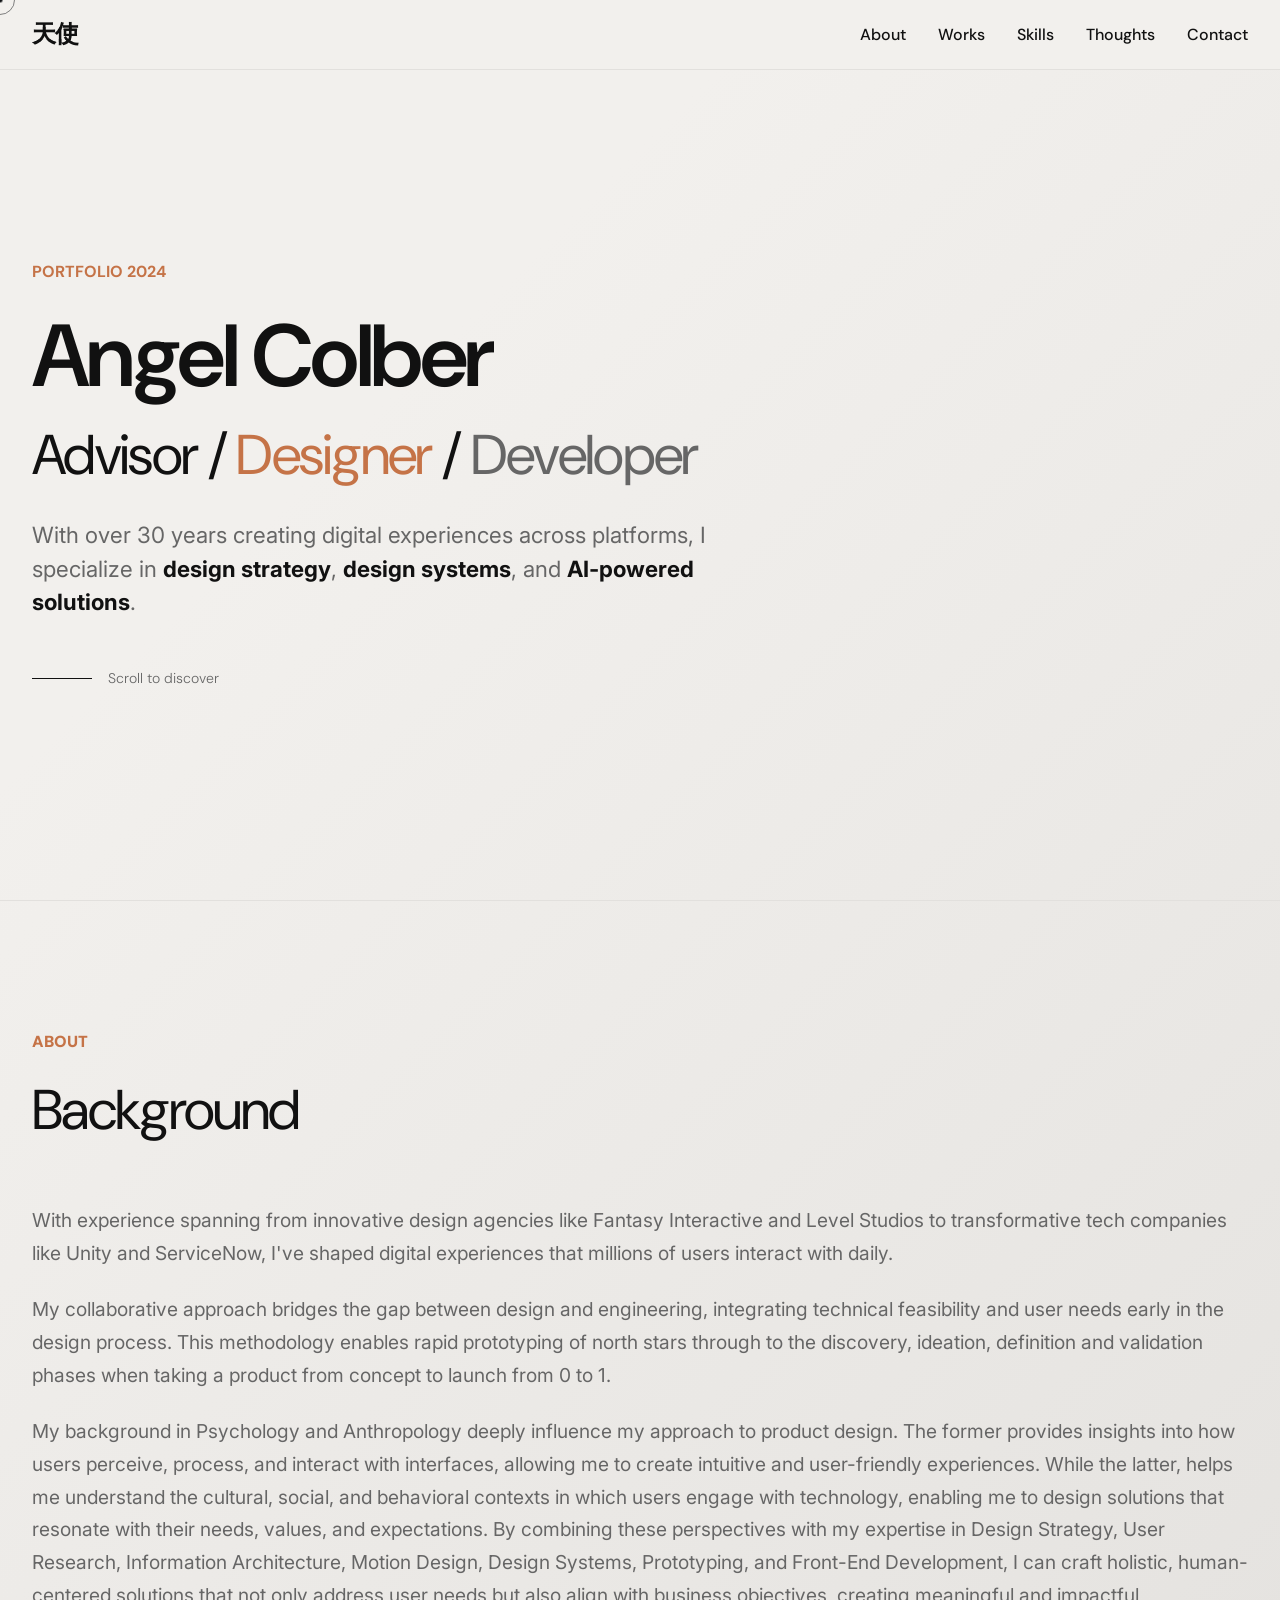
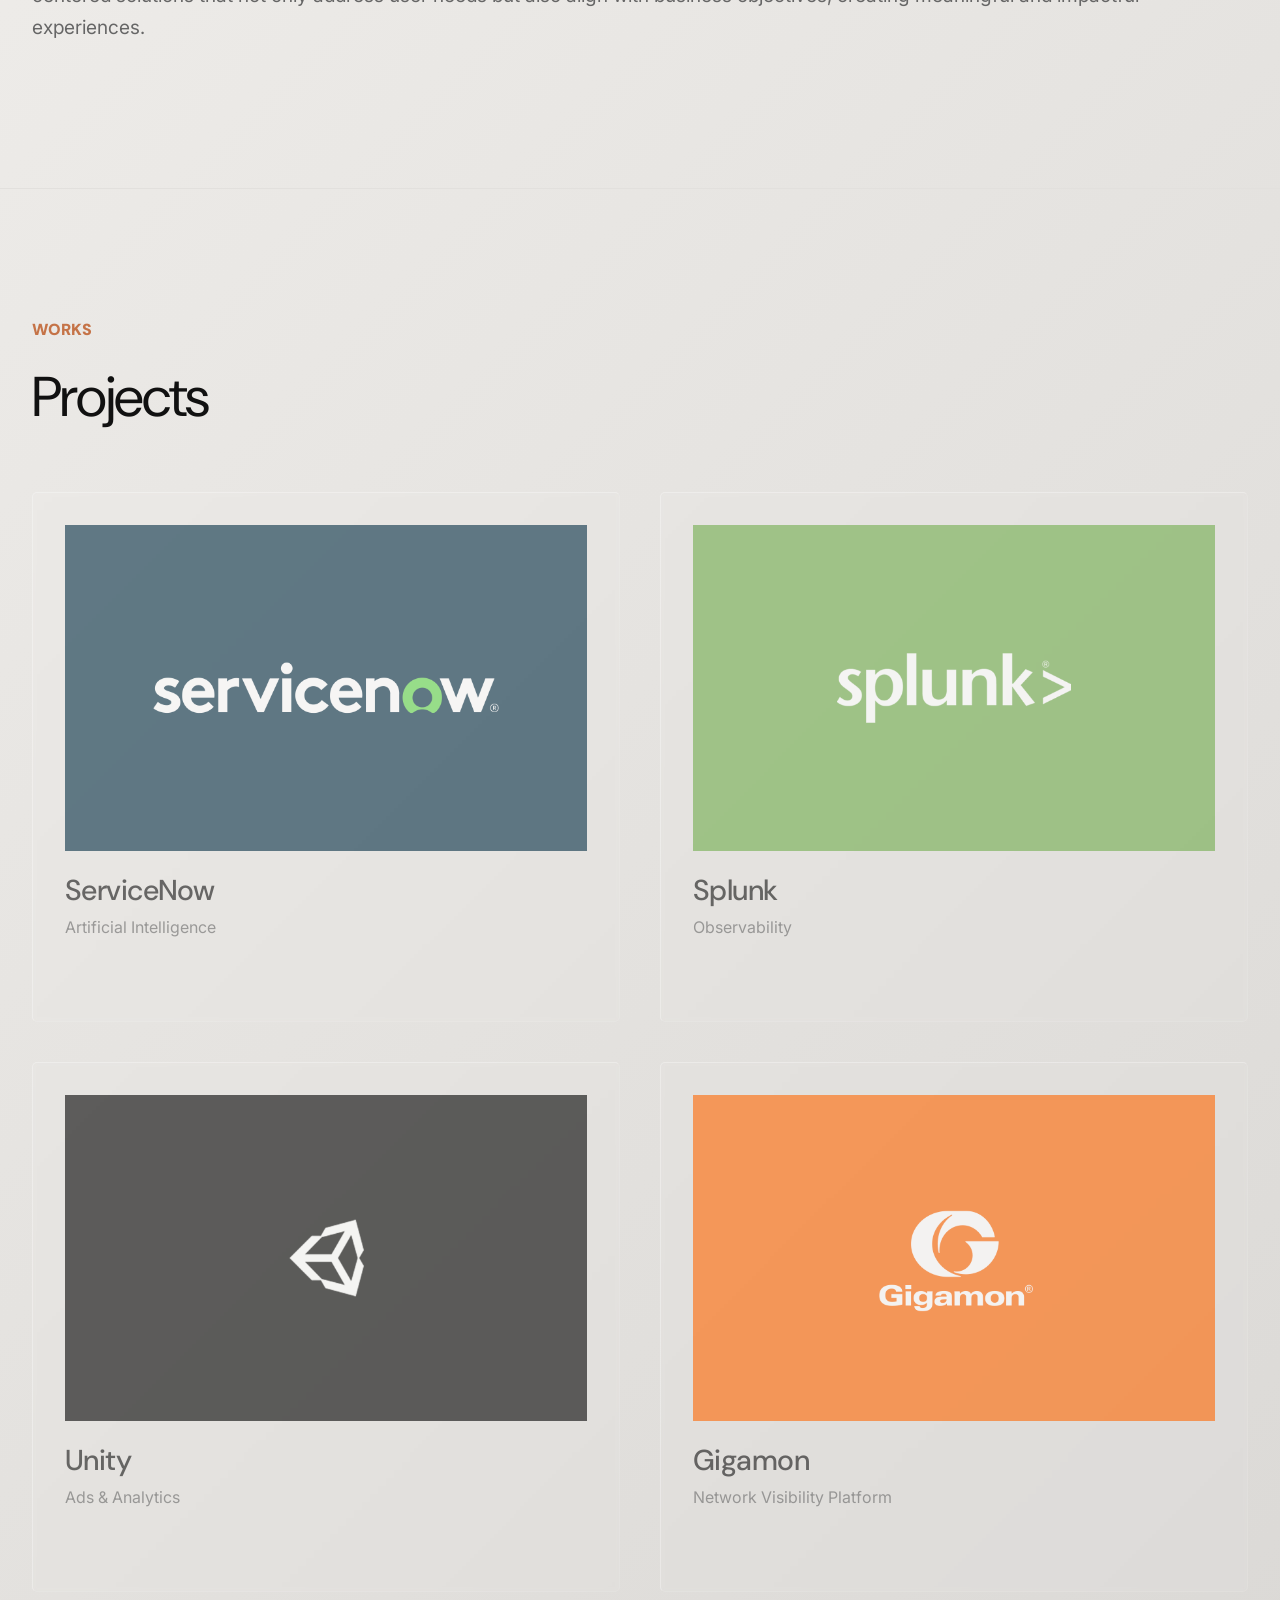
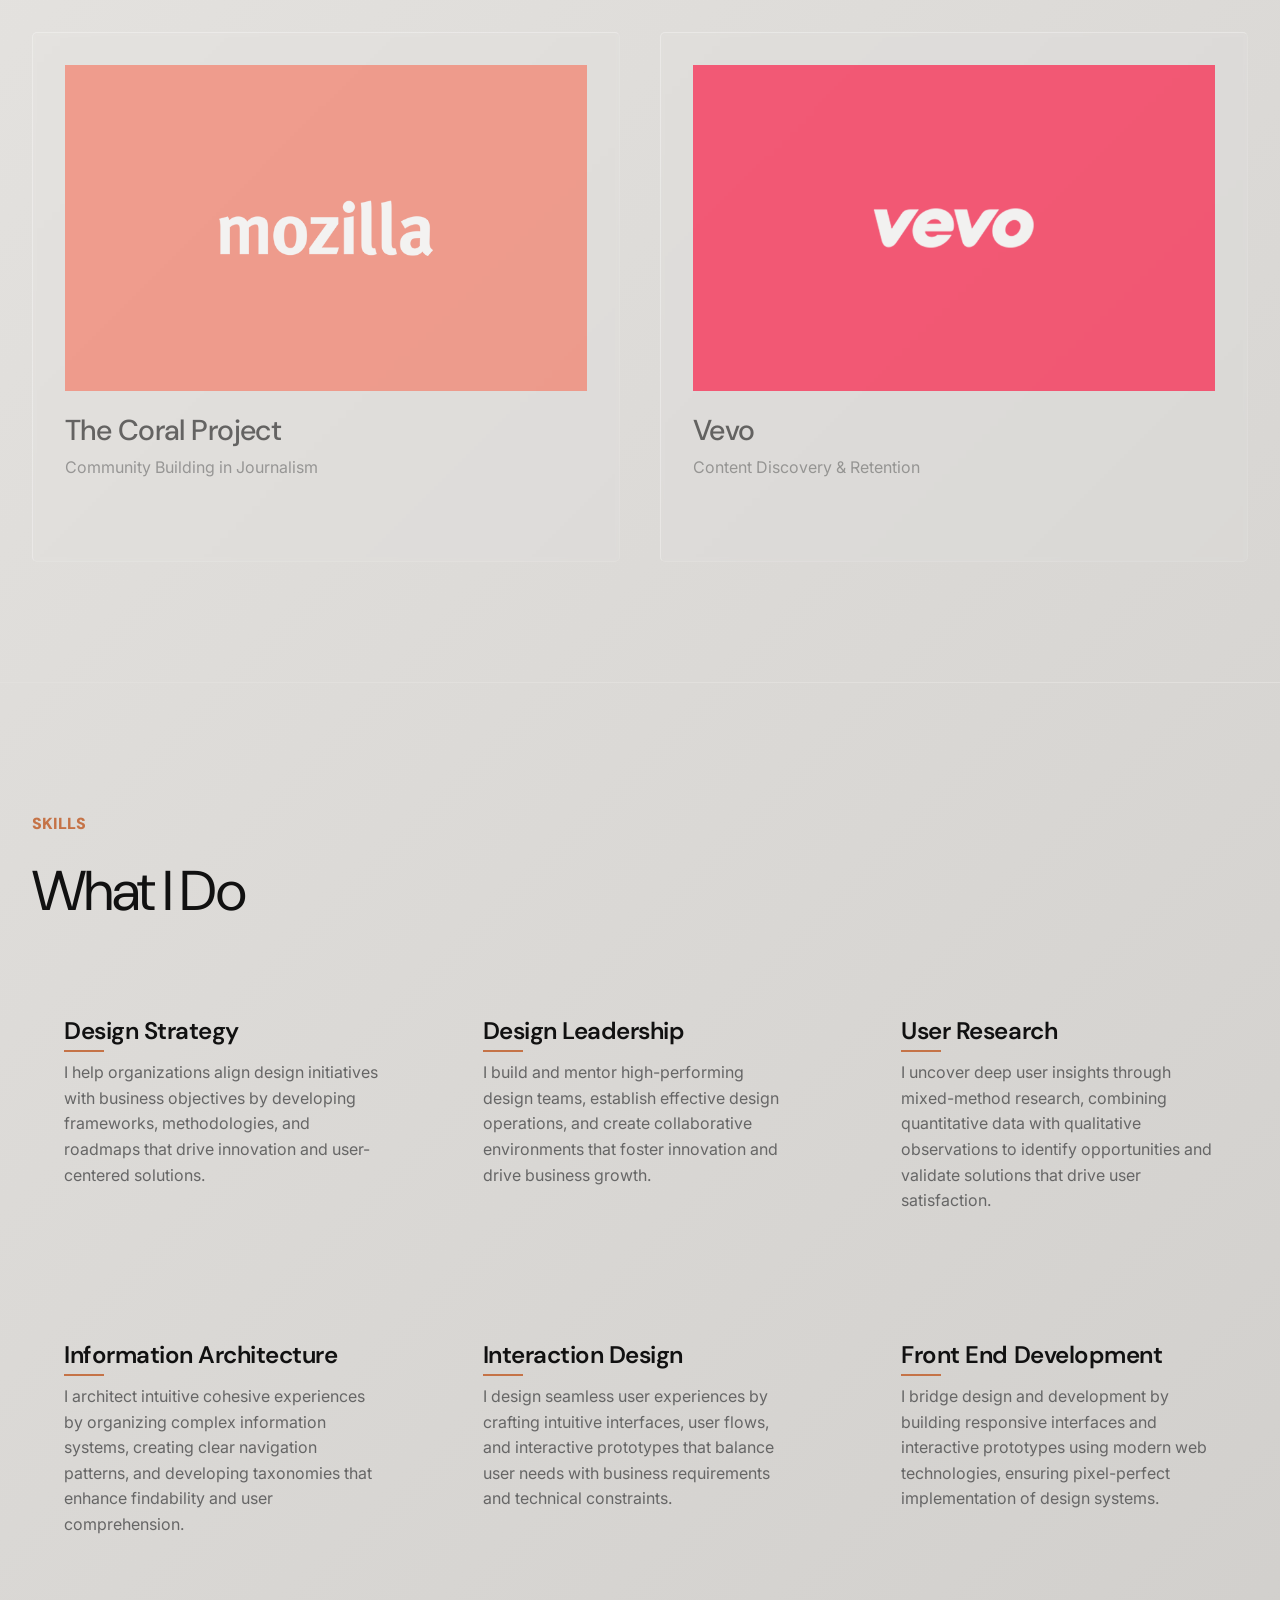
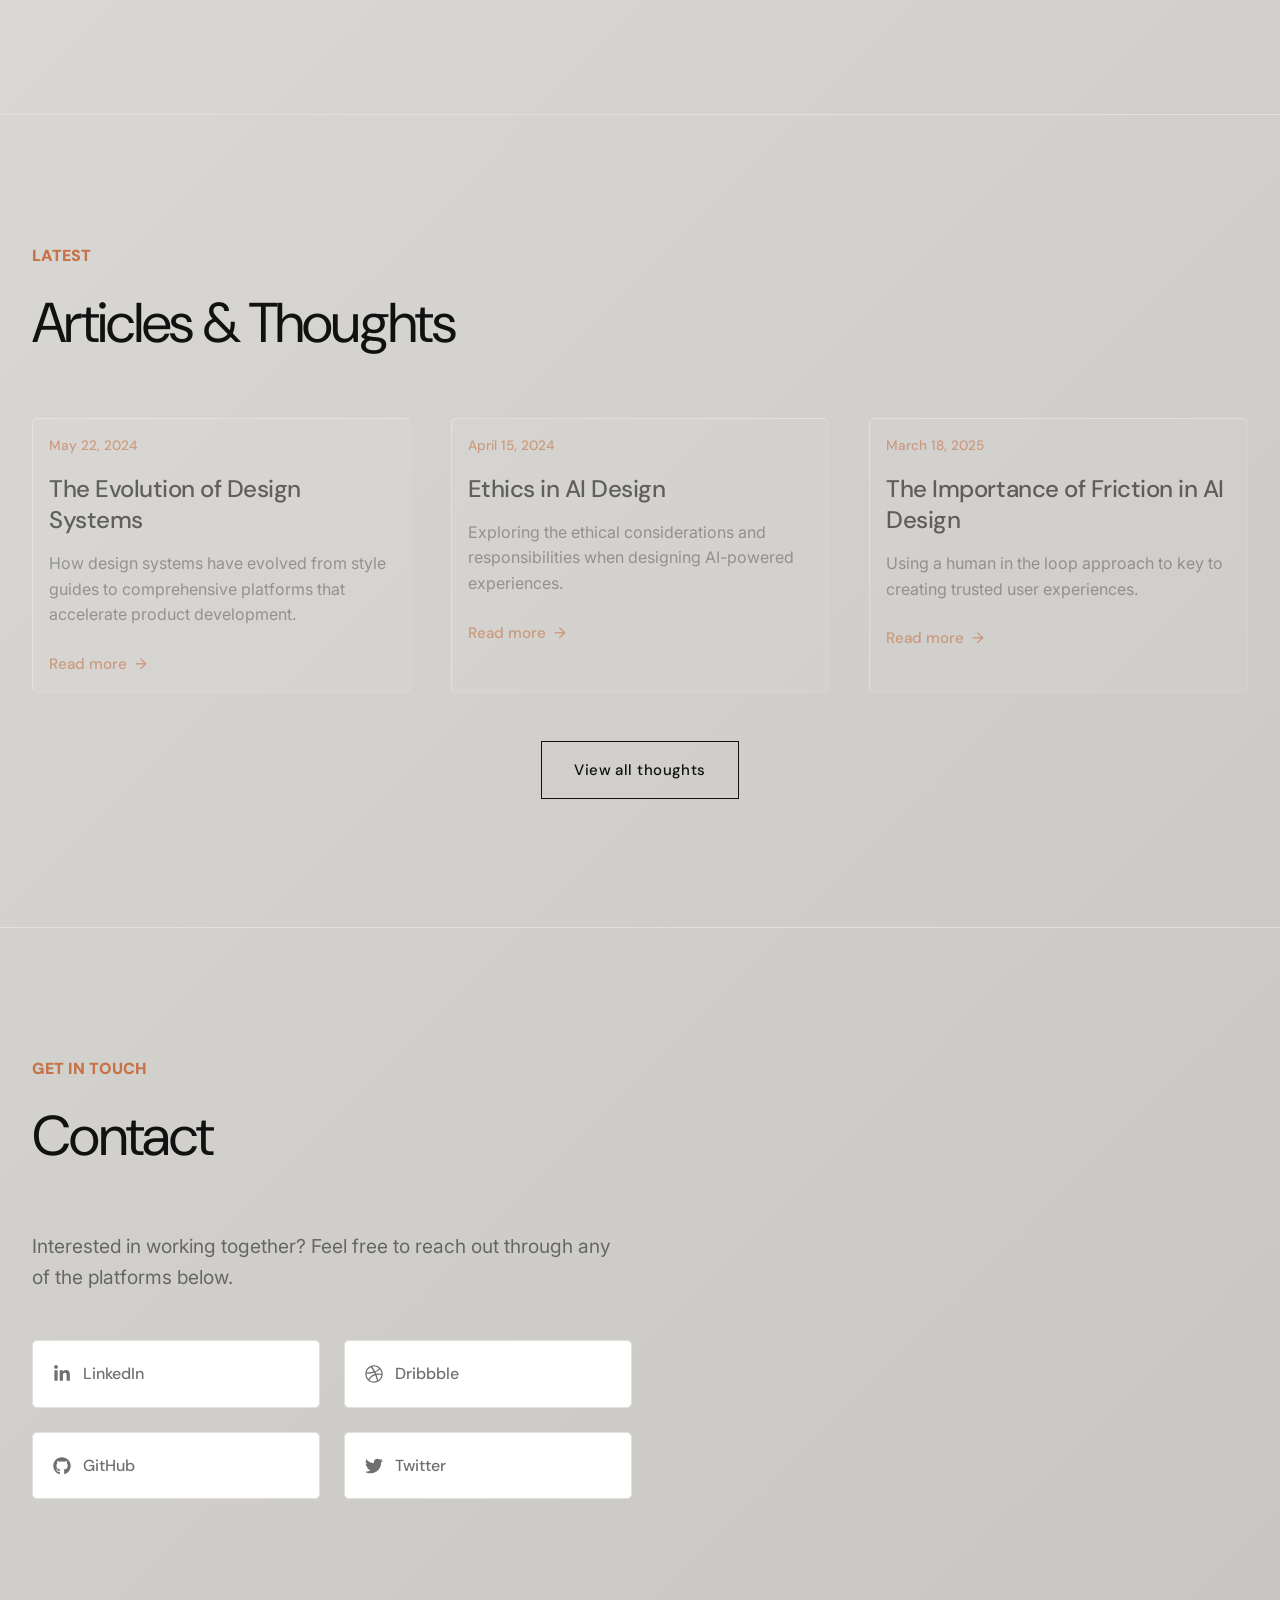
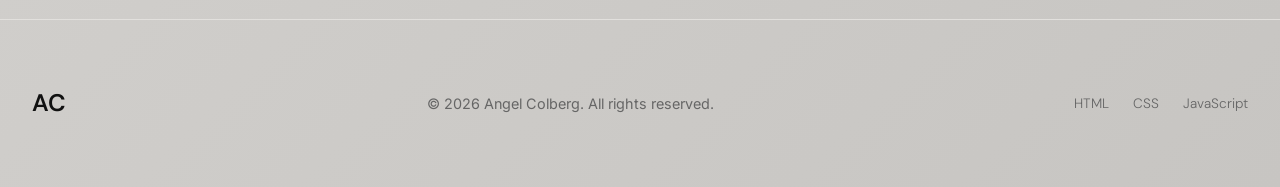
==== commit 967cd02d: "version 0.1 - cleaned up, added typewriter, glitch and glass effects" ====
--- a/index.html
+++ b/index.html
@@ -3,13 +3,14 @@
 <head>
   <meta charset="utf-8">
   <meta name="viewport" content="width=device-width, initial-scale=1.0">
-  <title>Angel Colberg | Design Director & Developer</title>
+  <title>Angel Colberg | Advisor, Design Director & Developer</title>
   <meta name="description" content="Portfolio of Angel Colberg - UX Designer, Developer, and Director with 30+ years of experience">
   <link rel="shortcut icon" type="image/x-icon" href="images/favicon.ico">
   
   <!-- CSS -->
   <link rel="stylesheet" href="css/style.css">
-  
+  <link rel="stylesheet" href="css/glitch.css">
+
   <!-- Fonts -->
   <link rel="preconnect" href="https://fonts.googleapis.com">
   <link rel="preconnect" href="https://fonts.gstatic.com" crossorigin>
@@ -24,14 +25,18 @@
   <header class="site-header">
     <div class="container">
       <nav>
-        <a href="#" class="logo">
-          <span>AC</span>
+        <a href="#" class="logo glitch">
+          <div class="stack" style="--stacks: 3;">
+            <span style="--index: 0;" >天使</span>
+            <span style="--index: 1;" >天使</span>
+            <span style="--index: 2;" >天使</span>
+          </div>
         </a>
         <ul class="main-nav">
           <li><a href="#about" data-nav="about">About</a></li>
           <li><a href="#work" data-nav="work">Works</a></li>
-          <li><a href="#skills" data-nav="skills">Services</a></li>
-          <li><a href="articles.html" data-nav="articles">Articles</a></li>
+          <li><a href="#skills" data-nav="skills">Skills</a></li>
+          <li><a href="thoughts.html" data-nav="thoughts">Thoughts</a></li>
           <li><a href="#contact" data-nav="contact">Contact</a></li>
         </ul>
         <button class="menu-toggle" aria-label="Toggle menu" aria-expanded="false">
@@ -49,11 +54,19 @@
         <div class="container">
           <div class="hero-content animate">
             <div class="badge animate">Portfolio 2024</div>
-            <h1>
-              <span class="line animate">Angel <span class="highlight">Colberg</span></span>
-              <span class="line animate delay-1">Design Director</span>
+            <h1 class="glitch">
+             
+              
+              
+              <typewriter-component class="subtitle" ispeed="200">
+                Angel Colberg
+              </typewriter-component>
+            <h2>
+              
+              <span class="line animate">Advisor</span> /
+              <span class="line animate delay-1 highlight">Designer</span> / 
               <span class="line animate delay-2 text-muted">Developer</span>
-            </h1>
+            </h2>
             <p class="hero-subtitle animate delay-3">
               With over 30 years creating digital experiences across platforms, 
               I specialize in <strong>design strategy</strong>, <strong>design systems</strong>, and <strong>AI-powered solutions</strong>.
@@ -71,23 +84,26 @@
         <div class="container">
           <div class="section-header animate">
             <span class="eyebrow">About</span>
-            <h2>Background & Experience</h2>
+            <h2>Background</h2>
           </div>
           <div class="about-content">
             <div class="about-text">
               <p class="animate delay-1">
-                From design agencies like Fantasy Interactive and Level Studios to start ups like CloudOn, Vevo and Unity; 
-                mid size companies like Splunk and ServiceNow as well as enterprises like Microsoft and Google. 
+                With experience spanning from innovative design agencies like Fantasy Interactive and Level Studios 
+                to transformative tech companies like Unity and ServiceNow, I've shaped digital experiences that millions of users interact with daily.
               </p>
               <p class="animate delay-2">
-                My approach allows for casual cross team collaboration, facilitation and incorporates engineering early in the design 
-                process for prototyping, testing and refactoring iterations throughout the exploratory, generative and evaluative sprints.
+                My collaborative approach bridges the gap between design and engineering, 
+                integrating technical feasibility and user needs early in the design process. 
+                This methodology enables rapid prototyping of north stars through to the discovery, ideation, definition and validation phases when taking a product from concept to launch
+                from 0 to 1.
               </p>
               <p class="animate delay-3">
-                I specialize across the following product design sub disciplines - <strong>User Research</strong>, 
-                <strong>Information Architecture</strong>, <strong>Interaction Design</strong>, 
-                <strong>Visual/UI Design</strong> and <strong>Front End Development</strong> and have a background 
-                in <strong>Psychology</strong> and <strong>Anthropology</strong>.
+                My background in Psychology and Anthropology deeply influence my approach to product design. 
+                The former provides insights into how users perceive, process, and interact with interfaces, allowing me to create intuitive and user-friendly experiences. 
+                While the latter, helps me understand the cultural, social, and behavioral contexts in which users engage with technology, enabling me to design solutions that resonate with their needs, values, and expectations.
+                By combining these perspectives with my expertise in Design Strategy, User Research, Information Architecture, Motion Design, Design Systems, Prototyping, and Front-End Development, 
+                I can craft holistic, human-centered solutions that not only address user needs but also align with business objectives, creating meaningful and impactful experiences.
               </p>
             </div>
           </div>
@@ -98,54 +114,54 @@
       <section class="work" id="work">
         <div class="container">
           <div class="section-header animate">
-            <span class="eyebrow">Selected Works</span>
+            <span class="eyebrow">Works</span>
             <h2>Projects</h2>
           </div>
           <div class="project-grid">
             <!-- Project 1 -->
-            <article class="project-card animate" data-project="servicenow">
+            <article class="project-card glass animate" data-project="servicenow">
               <div class="project-card-inner">
                 <div class="project-image">
                   <img src="images/logo/servicenow-full-2.png" alt="ServiceNow">
                 </div>
                 <div class="project-info">
                   <h3>ServiceNow</h3>
-                  <p>Artificial Intelligence & Design Systems</p>
+                  <p>Artificial Intelligence</p>
                   <span class="view-project">View Project <span class="arrow">→</span></span>
                 </div>
               </div>
             </article>
 
             <!-- Project 2 -->
-            <article class="project-card animate" data-project="splunk">
+            <article class="project-card animate glass" data-project="splunk">
               <div class="project-card-inner">
                 <div class="project-image">
                   <img src="images/logo/splunk-full-2.png" alt="Splunk">
                 </div>
                 <div class="project-info">
                   <h3>Splunk</h3>
-                  <p>Observability Platform</p>
+                  <p>Observability</p>
                   <span class="view-project">View Project <span class="arrow">→</span></span>
                 </div>
               </div>
             </article>
 
             <!-- Project 3 -->
-            <article class="project-card animate" data-project="unity">
+            <article class="project-card animate glass" data-project="unity">
               <div class="project-card-inner">
                 <div class="project-image">
                   <img src="images/projects/unity/unity-full.png" alt="Unity">
                 </div>
                 <div class="project-info">
                   <h3>Unity</h3>
-                  <p>Design Practice & Pattern Library</p>
+                  <p>Ads & Analytics</p>
                   <span class="view-project">View Project <span class="arrow">→</span></span>
                 </div>
               </div>
             </article>
 
             <!-- Project 4 -->
-            <article class="project-card animate" data-project="gigamon">
+            <article class="project-card animate glass" data-project="gigamon">
               <div class="project-card-inner">
                 <div class="project-image">
                   <img src="images/logo/giga-hero.png" alt="Gigamon">
@@ -159,7 +175,7 @@
             </article>
 
             <!-- Project 5 -->
-            <article class="project-card animate" data-project="mozilla">
+            <article class="project-card animate glass" data-project="mozilla">
               <div class="project-card-inner">
                 <div class="project-image">
                   <img src="images/projects/mozilla/coral-full.png" alt="The Coral Project">
@@ -173,7 +189,7 @@
             </article>
 
             <!-- Project 6 -->
-            <article class="project-card animate" data-project="vevo">
+            <article class="project-card animate glass" data-project="vevo">
               <div class="project-card-inner">
                 <div class="project-image">
                   <img src="images/projects/vevo/vevo-full-2.png" alt="Vevo">
@@ -201,73 +217,73 @@
       <section class="skills" id="skills">
         <div class="container">
           <div class="section-header animate">
-            <span class="eyebrow">Services</span>
-            <h2>What I Offer</h2>
+            <span class="eyebrow">Skills</span>
+            <h2>What I Do</h2>
           </div>
           <div class="skills-grid">
             <div class="skill-card animate">
               <h3>Design Strategy</h3>
-              <p>I help determine what type of design strategy, processes, tactics or resources are a fit for your particular culture, organization and goals.</p>
+              <p>I help organizations align design initiatives with business objectives by developing frameworks, methodologies, and roadmaps that drive innovation and user-centered solutions.</p>
             </div>
             <div class="skill-card animate">
-              <h3>Design Recruiting</h3>
-              <p>Let me know your goals and I can help you find and hire the right skills for your team.</p>
+              <h3>Design Leadership</h3>
+              <p>I build and mentor high-performing design teams, establish effective design operations, and create collaborative environments that foster innovation and drive business growth.</p>
             </div>
             <div class="skill-card animate">
               <h3>User Research</h3>
-              <p>I combine quantitative analytics with qualitative research methods to identify key problems and insights. Through data collection, analysis, and synthesis, I evaluate user motivations and obstacles.</p>
+              <p>I uncover deep user insights through mixed-method research, combining quantitative data with qualitative observations to identify opportunities and validate solutions that drive user satisfaction.</p>
             </div>
             <div class="skill-card animate">
               <h3>Information Architecture</h3>
-              <p>I map out, catalogue and define site, page and content types while rationalizing navigation and terminology in order to create a meaningful taxonomy for the users of that system.</p>
+              <p>I architect intuitive cohesive experiences by organizing complex information systems, creating clear navigation patterns, and developing taxonomies that enhance findability and user comprehension.</p>
             </div>
             <div class="skill-card animate">
               <h3>Interaction Design</h3>
-              <p>I organize information structure and tasks into meaningful flows utilizing mockups, wireframes, flows, maps, prototypes, pattern libraries, and motion studies.</p>
+              <p>I design seamless user experiences by crafting intuitive interfaces, user flows, and interactive prototypes that balance user needs with business requirements and technical constraints.</p>
             </div>
             <div class="skill-card animate">
               <h3>Front End Development</h3>
-              <p>As a Front End Developer I utilize HTML5, CSS 3, and various JS frameworks like Angular and SASS or whatever other tools are needed to achieve rapid prototyping goals.</p>
+              <p>I bridge design and development by building responsive interfaces and interactive prototypes using modern web technologies, ensuring pixel-perfect implementation of design systems.</p>
             </div>
           </div>
         </div>
       </section>
 
       <!-- Articles Teaser Section -->
-      <section class="articles-teaser" id="articles-teaser">
+      <section class="thoughts-teaser" id="thoughts-teaser">
         <div class="container">
           <div class="section-header animate">
             <span class="eyebrow">Latest</span>
             <h2>Articles & Thoughts</h2>
           </div>
-          <div class="articles-grid">
-            <article class="article-card animate">
-              <a href="articles/design-systems-evolution.html">
+          <div class="thoughts-grid">
+            <article class="article-card animate glass">
+              <a href="thoughts/design-systems-evolution.html">
                 <div class="article-date">May 22, 2024</div>
                 <h3>The Evolution of Design Systems</h3>
                 <p>How design systems have evolved from style guides to comprehensive platforms that accelerate product development.</p>
                 <span class="read-more">Read more <span class="arrow">→</span></span>
               </a>
             </article>
-            <article class="article-card animate">
-              <a href="articles/ai-design-ethics.html">
+            <article class="article-card animate glass">
+              <a href="thoughts/ai-design-ethics.html">
                 <div class="article-date">April 15, 2024</div>
                 <h3>Ethics in AI Design</h3>
                 <p>Exploring the ethical considerations and responsibilities when designing AI-powered experiences.</p>
                 <span class="read-more">Read more <span class="arrow">→</span></span>
               </a>
             </article>
-            <article class="article-card animate">
-              <a href="articles/ux-psychology.html">
-                <div class="article-date">March 8, 2024</div>
-                <h3>The Psychology Behind Effective UX</h3>
-                <p>Understanding human behavior and cognitive principles that shape successful user experiences.</p>
+            <article class="article-card animate glass">
+              <a href="thoughts/ux-psychology.html">
+                <div class="article-date">March 18, 2025</div>
+                <h3>The Importance of Friction in AI Design</h3>
+                <p>Using a human in the loop approach to key to creating trusted user experiences.</p>
                 <span class="read-more">Read more <span class="arrow">→</span></span>
               </a>
             </article>
           </div>
-          <div class="view-all-articles animate">
-            <a href="articles.html" class="btn">View all articles</a>
+          <div class="view-all-thoughts animate">
+            <a href="thoughts.html" class="btn">View all thoughts</a>
           </div>
         </div>
       </section>
@@ -279,28 +295,29 @@
             <span class="eyebrow">Get in touch</span>
             <h2>Contact</h2>
           </div>
+          
           <div class="contact-content animate">
             <p>Interested in working together? Feel free to reach out through any of the platforms below.</p>
             <div class="social-links">
-              <a href="https://www.linkedin.com/in/angelcolberg/" target="_blank" rel="noopener" class="social-link">
+              <a href="https://www.linkedin.com/in/angelcolberg/" target="_blank" rel="noopener" class="social-link glass">
                 <svg class="icon" aria-hidden="true" focusable="false" viewBox="0 0 448 512">
                   <path fill="currentColor" d="M100.28 448H7.4V148.9h92.88zM53.79 108.1C24.09 108.1 0 83.5 0 53.8a53.79 53.79 0 0 1 107.58 0c0 29.7-24.1 54.3-53.79 54.3zM447.9 448h-92.68V302.4c0-34.7-.7-79.2-48.29-79.2-48.29 0-55.69 37.7-55.69 76.7V448h-92.78V148.9h89.08v40.8h1.3c12.4-23.5 42.69-48.3 87.88-48.3 94 0 111.28 61.9 111.28 142.3V448z"/>
                 </svg>
                 <span>LinkedIn</span>
               </a>
-              <a href="https://dribbble.com/angelcolberg" target="_blank" rel="noopener" class="social-link">
+              <a href="https://dribbble.com/angelcolberg" target="_blank" rel="noopener" class="social-link glass">
                 <svg class="icon" aria-hidden="true" focusable="false" viewBox="0 0 512 512">
                   <path fill="currentColor" d="M256 8C119.252 8 8 119.252 8 256s111.252 248 248 248 248-111.252 248-248S392.748 8 256 8zm163.97 114.366c29.503 36.046 47.369 81.957 47.835 131.955-6.984-1.477-77.018-15.682-147.502-6.818-5.752-14.041-11.181-26.393-18.617-41.614 78.321-31.977 113.818-77.482 118.284-83.523zM396.421 97.87c-3.81 5.427-35.697 48.286-111.021 76.519-34.712-63.776-73.185-116.168-79.04-124.008 67.176-16.193 137.966 1.27 190.061 47.489zm-230.48-33.25c5.585 7.659 43.438 60.116 78.537 122.509-99.087 26.313-186.36 25.934-195.834 25.809C62.38 147.205 106.678 92.573 165.941 64.62zM44.17 256.323c0-2.166.043-4.322.108-6.473 9.268.19 111.92 1.513 217.706-30.146 6.064 11.868 11.857 23.915 17.174 35.949-76.599 21.575-146.194 83.527-180.531 142.306C64.794 360.405 44.17 310.73 44.17 256.323zm81.807 167.113c22.127-45.233 82.178-103.622 167.579-132.756 29.74 77.283 42.039 142.053 45.189 160.638-68.112 29.013-150.015 21.053-212.768-27.882zm248.38 8.489c-2.171-12.886-13.446-74.897-41.152-151.033 66.38-10.626 124.7 6.768 131.947 9.055-9.442 58.941-43.273 109.844-90.795 141.978z"/>
                 </svg>
                 <span>Dribbble</span>
               </a>
-              <a href="https://angelcolberg.github.io" target="_blank" rel="noopener" class="social-link">
+              <a href="https://angelcolberg.github.io" target="_blank" rel="noopener" class="social-link glass">
                 <svg class="icon" aria-hidden="true" focusable="false" viewBox="0 0 496 512">
                   <path fill="currentColor" d="M165.9 397.4c0 2-2.3 3.6-5.2 3.6-3.3.3-5.6-1.3-5.6-3.6 0-2 2.3-3.6 5.2-3.6 3-.3 5.6 1.3 5.6 3.6zm-31.1-4.5c-.7 2 1.3 4.3 4.3 4.9 2.6 1 5.6 0 6.2-2s-1.3-4.3-4.3-5.2c-2.6-.7-5.5.3-6.2 2.3zm44.2-1.7c-2.9.7-4.9 2.6-4.6 4.9.3 2 2.9 3.3 5.9 2.6 2.9-.7 4.9-2.6 4.6-4.6-.3-1.9-3-3.2-5.9-2.9zM244.8 8C106.1 8 0 113.3 0 252c0 110.9 69.8 205.8 169.5 239.2 12.8 2.3 17.3-5.6 17.3-12.1 0-6.2-.3-40.4-.3-61.4 0 0-70 15-84.7-29.8 0 0-11.4-29.1-27.8-36.6 0 0-22.9-15.7 1.6-15.4 0 0 24.9 2 38.6 25.8 21.9 38.6 58.6 27.5 72.9 20.9 2.3-16 8.8-27.1 16-33.7-55.9-6.2-112.3-14.3-112.3-110.5 0-27.5 7.6-41.3 23.6-58.9-2.6-6.5-11.1-33.3 2.6-67.9 20.9-6.5 69 27 69 27 20-5.6 41.5-8.5 62.8-8.5s42.8 2.9 62.8 8.5c0 0 48.1-33.6 69-27 13.7 34.7 5.2 61.4 2.6 67.9 16 17.7 25.8 31.5 25.8 58.9 0 96.5-58.9 104.2-114.8 110.5 9.2 7.9 17 22.9 17 46.4 0 33.7-.3 75.4-.3 83.6 0 6.5 4.6 14.4 17.3 12.1C428.2 457.8 496 362.9 496 252 496 113.3 383.5 8 244.8 8zM97.2 352.9c-1.3 1-1 3.3.7 5.2 1.6 1.6 3.9 2.3 5.2 1 1.3-1 1-3.3-.7-5.2-1.6-1.6-3.9-2.3-5.2-1zm-10.8-8.1c-.7 1.3.3 2.9 2.3 3.9 1.6 1 3.6.7 4.3-.7.7-1.3-.3-2.9-2.3-3.9-2-.6-3.6-.3-4.3.7zm32.4 35.6c-1.6 1.3-1 4.3 1.3 6.2 2.3 2.3 5.2 2.6 6.5 1 1.3-1.3.7-4.3-1.3-6.2-2.2-2.3-5.2-2.6-6.5-1zm-11.4-14.7c-1.6 1-1.6 3.6 0 5.9 1.6 2.3 4.3 3.3 5.6 2.3 1.6-1.3 1.6-3.9 0-6.2-1.4-2.3-4-3.3-5.6-2z"/>
                 </svg>
                 <span>GitHub</span>
               </a>
-              <a href="https://twitter.com/angelcolberg" target="_blank" rel="noopener" class="social-link">
+              <a href="https://twitter.com/angelcolberg" target="_blank" rel="noopener" class="social-link glass">
                 <svg class="icon" aria-hidden="true" focusable="false" viewBox="0 0 512 512">
                   <path fill="currentColor" d="M459.37 151.716c.325 4.548.325 9.097.325 13.645 0 138.72-105.583 298.558-298.558 298.558-59.452 0-114.68-17.219-161.137-47.106 8.447.974 16.568 1.299 25.34 1.299 49.055 0 94.213-16.568 130.274-44.832-46.132-.975-84.792-31.188-98.112-72.772 6.498.974 12.995 1.624 19.818 1.624 9.421 0 18.843-1.3 27.614-3.573-48.081-9.747-84.143-51.98-84.143-102.985v-1.299c13.969 7.797 30.214 12.67 47.431 13.319-28.264-18.843-46.781-51.005-46.781-87.391 0-19.492 5.197-37.36 14.294-52.954 51.655 63.675 129.3 105.258 216.365 109.807-1.624-7.797-2.599-15.918-2.599-24.04 0-57.828 46.782-104.934 104.934-104.934 30.213 0 57.502 12.67 76.67 33.137 23.715-4.548 46.456-13.32 66.599-25.34-7.798 24.366-24.366 44.833-46.132 57.827 21.117-2.273 41.584-8.122 60.426-16.243-14.292 20.791-32.161 39.308-52.628 54.253z"/>
                 </svg>
@@ -395,34 +412,38 @@
   </template>
   
   <template id="project-unity">
+    <div class="cursor-outer"></div>
+    <div class="cursor-inner"></div>
     <div class="project-details">
       <div class="project-header">
         <h2>Unity</h2>
-        <span class="subtitle">Design Practice & Pattern Library</span>
+        <span class="subtitle">Building a Design Practice & Pattern Library</span>
+      </div>
+      <div class="project-content">
+        <div class="project-description">
+          <p>Built a design foundation and review processes for research and design while also building out both teams. Created a pattern library for Ads and Analytics teams. 
+            I established design processes that brought engineers into the process earlier, leading to better alignment and more feasible solutions from the start.</p>
+        </div>
+        <ul class="project-meta">
+          <li>
+            <strong>Role</strong>
+            <span>Director | UX Research and Design | Front-End Development</span>
+          </li>
+          <li>
+            <strong>Methods</strong>
+            <span>User Research | Wireframes | Flows | Mockups | Prototypes</span>
+          </li>
+          <li>
+            <strong>Tools</strong>
+            <span>Sketch | Optimal Workshop | Angular | HTML5 | JS | CSS3</span>
+          </li>
+        </ul>
       </div>
       <div class="project-gallery">
         <div class="project-image-full"><img src="images/projects/unity/unity-full.png" alt="Unity"></div>
         <div class="project-image-full"><img src="images/projects/unity/1.png" alt="Unity"></div>
       </div>
-      <div class="project-content">
-        <div class="project-description">
-          <p>Built a design foundation and tactical processes for research and design while also building out teams. Created a pattern library for Ads and Analytics teams. I established design processes that brought engineers into the process earlier, leading to better alignment and more feasible solutions from the start.</p>
-        </div>
-        <ul class="project-meta">
-          <li>
-            <strong>Role</strong>
-            <span>Director | UX Research and Design | Front-End Development</span>
-          </li>
-          <li>
-            <strong>Methods</strong>
-            <span>User Research | Wireframes | Flows | Mockups | Prototypes</span>
-          </li>
-          <li>
-            <strong>Tools</strong>
-            <span>Sketch | Optimal Workshop | Angular | HTML5 | JS | CSS3</span>
-          </li>
-        </ul>
-      </div>
+
     </div>
   </template>
   
@@ -529,5 +550,6 @@
 
   <!-- Script -->
   <script type="module" src="js/main.js"></script>
+  <script type="module" src="js/typewriter.js"></script>
 </body>
 </html>
--- a/css/style.css
+++ b/css/style.css
@@ -38,7 +38,8 @@
   font-size: 16px;
   line-height: 1.6;
   color: var(--text-color);
-  background-color: var(--bg-color);
+  /*background-color: var(--bg-color); */
+   background-image: linear-gradient(135deg, #f2f0ed 10%, #c7c5c2 100%);
   overflow-x: hidden;
   font-weight: 300;
 }
@@ -120,7 +121,7 @@
 h2 {
   font-size: clamp(2.5rem, 5vw, 3.5rem);
   margin-bottom: 1.5rem;
-  font-weight: 600;
+  font-weight: 400;
   position: relative;
 }
 
@@ -152,6 +153,52 @@
   max-width: 1280px;
   margin: 0 auto;
   padding: 0 2rem;
+  height: 100%;
+}
+
+.glass {
+  --width: 100%;
+  width: var(--width);
+  height: var(--width);
+ 
+  border-radius: 5px;
+  background: rgba(255, 255, 255, 0.05);
+  -webkit-backdrop-filter: blur(2px);
+          backdrop-filter: blur(2px);
+  border: 1px solid rgba(255, 255, 255, 0.3);
+  border-right-color: rgba(255, 255, 255, 0.1);
+  border-bottom-color: rgba(255, 255, 255, 0.1);
+
+  overflow: hidden;
+ 
+
+}
+.glass, .glass * {
+  box-sizing: border-box;
+  transition: 200ms;
+}
+.glass:before {
+  content: "";
+  position: absolute;
+  top: 0;
+  display: block;
+  width: 50%;
+  height: 100%;
+  background: rgba(255, 255, 255, 0.5);
+  filter: blur(0px);
+  transition: 400ms;
+  transform: skewX(45deg) translateX(calc(var(--width) + 200%));
+}
+.glass:hover {
+  transform: translateY(-20px);
+  box-shadow: 0 20px 30px rgba(0, 0, 0, 0.1);
+
+}
+.glass:hover:before {
+  transform: skewX(45deg) translateX(calc(var(--width) * -1 - 200%));
+}
+.glass > * {
+  opacity: 0.6;
 }
 
 .btn {
@@ -164,7 +211,7 @@
   font-family: var(--font-title);
   font-weight: 500;
   font-size: 15px;
-  transition: var(--transition-fast);
+  transition: var(--transition);
   letter-spacing: 0.03em;
   position: relative;
   overflow: hidden;
@@ -198,15 +245,15 @@
   top: 0;
   left: 0;
   width: 100%;
-  height: var(--header-height);
   background-color: var(--bg-color);
   z-index: 1000;
   transition: var(--transition-fast);
   border-bottom: 1px solid var(--border-color);
 }
 
-.site-header.scrolled {
-  height: 70px;
+.site-header:not(.scrolled) {
+   height: 70px;
+   transition: var(--transition-fast);
 }
 
 .site-header nav {
@@ -214,6 +261,7 @@
   justify-content: space-between;
   align-items: center;
   height: 100%;
+  transition: var(--transition-fast);
 }
 
 .logo {
@@ -348,13 +396,13 @@
 
 .badge {
   display: inline-block;
-  background-color: var(--accent-color);
-  color: #fff;
-  font-family: var(--font-title);
-  font-weight: 500;
-  font-size: 14px;
-  padding: 8px 16px;
-  margin-bottom: 40px;
+  color: var(--accent-color);
+  font-family: var(--font-title);
+  font-weight: 700;
+  font-size: 1rem;
+  padding: 8px 0px;
+  margin-bottom: 20px;
+  text-transform: uppercase;
 }
 
 .hero h1 .line {
@@ -375,7 +423,7 @@
 
 .hero-subtitle strong {
   color: var(--text-color);
-  font-weight: 500;
+  font-weight: 700;
 }
 
 .scroll-indicator {
@@ -410,13 +458,13 @@
 
 .eyebrow {
   display: inline-block;
-  background-color: var(--accent-color);
-  color: #fff;
-  font-family: var(--font-title);
-  font-size: 14px;
-  font-weight: 500;
-  padding: 8px 16px;
-  margin-bottom: 1.5rem;
+  color: var(--accent-color);
+  font-family: var(--font-title);
+  font-size: 1rem;
+  font-weight: 900;
+  padding: 8px 0px;
+  margin-bottom: 1.0rem;
+  text-transform: uppercase;
 }
 
 .section-intro {
@@ -462,8 +510,6 @@
 }
 
 .project-card-inner {
-  background-color: var(--card-bg);
-  border: 1px solid var(--border-color);
   padding: 2rem;
   height: 100%;
   overflow: hidden;
@@ -474,7 +520,6 @@
 
 .project-card:hover .project-card-inner {
   transform: translateY(-10px);
-  box-shadow: 0 15px 40px rgba(0, 0, 0, 0.05);
 }
 
 .project-image {
@@ -710,14 +755,11 @@
 .skill-card {
   position: relative;
   padding: 2rem;
-  background-color: var(--card-bg);
-  border: 1px solid var(--border-color);
   transition: var(--transition);
 }
 
 .skill-card:hover {
   transform: translateY(-10px);
-  box-shadow: 0 15px 40px rgba(0, 0, 0, 0.05);
 }
 
 .skill-card h3 {
@@ -745,12 +787,12 @@
 }
 
 /* Articles Teaser Section */
-.articles-teaser {
+.thoughts-teaser {
   padding: var(--section-spacing) 0;
   border-top: 1px solid var(--border-color);
 }
 
-.articles-grid {
+.thoughts-grid {
   display: grid;
   grid-template-columns: repeat(3, 1fr);
   gap: 2.5rem;
@@ -760,6 +802,7 @@
 .article-card {
   position: relative;
   transition: var(--transition);
+  padding: 1rem;
 }
 
 .article-card a {
@@ -778,8 +821,7 @@
   flex-direction: column;
 }
 
-.article-card:hover .article-card-inner,
-.article-card a:hover {
+.article-card:hover {
   color: var(--text-color);
   transform: translateY(-10px);
   box-shadow: 0 15px 40px rgba(0, 0, 0, 0.05);
@@ -840,7 +882,7 @@
   transform: translateX(5px);
 }
 
-.view-all-articles {
+.view-all-thoughts {
   margin-top: 3rem;
   text-align: center;
 }
@@ -855,20 +897,20 @@
 }
 
 /* Articles Page Styles */
-.articles-hero {
+.thoughts-hero {
   padding-top: calc(var(--header-height) + 80px);
   padding-bottom: 5rem;
 }
 
-.articles-hero h1 {
+.thoughts-hero h1 {
   margin-bottom: 1.5rem;
 }
 
-.articles-list {
+.thoughts-list {
   padding-bottom: var(--section-spacing);
 }
 
-.articles-page .articles-grid {
+.thoughts-page .thoughts-grid {
   grid-template-columns: repeat(2, 1fr);
 }
 
@@ -989,7 +1031,7 @@
   font-family: var(--font-title);
 }
 
-.back-to-articles {
+.back-to-thoughts {
   color: var(--accent-color);
   font-family: var(--font-title);
   font-weight: 500;
@@ -1000,7 +1042,7 @@
   transition: var(--transition);
 }
 
-.back-to-articles:hover {
+.back-to-thoughts:hover {
   transform: translateX(-5px);
 }
 
@@ -1166,11 +1208,11 @@
   }
   
   .project-grid,
-  .articles-grid {
+  .thoughts-grid {
     gap: 2rem;
   }
 
-  .articles-page .articles-grid {
+  .thoughts-page .thoughts-grid {
     grid-template-columns: repeat(2, 1fr);
   }
 }
@@ -1192,7 +1234,7 @@
     gap: 3rem;
   }
   
-  .articles-grid {
+  .thoughts-grid {
     grid-template-columns: repeat(2, 1fr);
   }
 
@@ -1275,8 +1317,8 @@
     margin-top: 1rem;
   }
   
-  .articles-grid,
-  .articles-page .articles-grid {
+  .thoughts-grid,
+  .thoughts-page .thoughts-grid {
     grid-template-columns: 1fr;
   }
   
--- a/css/glitch.css
+++ b/css/glitch.css
@@ -0,0 +1,64 @@
+/* glitch logo */
+
+.glitch {
+    color: var(--contrast-color);
+    display: flex;
+    flex-direction: column;
+  }
+  
+  .right {
+    text-align: right;
+    width: 100%;
+  }
+  
+  .stack {
+    display: grid;
+    grid-template-columns: 1fr;
+  }
+  
+  .stack span {
+    font-size: 1.5rem;
+    grid-row-start: 1;
+    grid-column-start: 1;
+    --stack-height: calc(100% / var(--stacks) - 1px);
+    --inverse-index: calc(calc(var(--stacks) - 1) - var(--index));
+    --clip-top: calc(var(--stack-height) * var(--index));
+    --clip-bottom: calc(var(--stack-height) * var(--inverse-index));
+    clip-path: inset(var(--clip-top) 0 var(--clip-bottom) 0);
+    animation: stack 340ms cubic-bezier(.46,.29,0,1.24) 1 backwards calc(var(--index) * 120ms), glitch 2s ease infinite 2s alternate-reverse;
+  }
+  
+  .stack span:nth-child(odd) { --glitch-translate: 8px; }
+  .stack span:nth-child(even) { --glitch-translate: -8px; }
+  
+  @keyframes stack {
+    0% {
+      opacity: 0;
+      transform: translateX(-50%);
+      text-shadow: -2px 3px 0 red, 2px -3px 0 blue;
+    }
+    60% {
+      opacity: 0.5;
+      transform: translateX(50%);
+    }
+    80% {
+      transform: none;
+      opacity: 1;
+      text-shadow: 2px -3px 0 red, -2px 3px 0 blue;
+    }
+    100% {
+      text-shadow: none;
+    }
+  }
+  
+  @keyframes glitch {
+    0% {
+      text-shadow: -2px 3px 0 red, 2px -3px 0 blue;
+      transform: translate(var(--glitch-translate));
+    }
+    2% {
+      text-shadow: 2px -3px 0 red, -2px 3px 0 blue;
+    }
+    4%, 100% {  text-shadow: none; transform: none; }
+  }
+  
